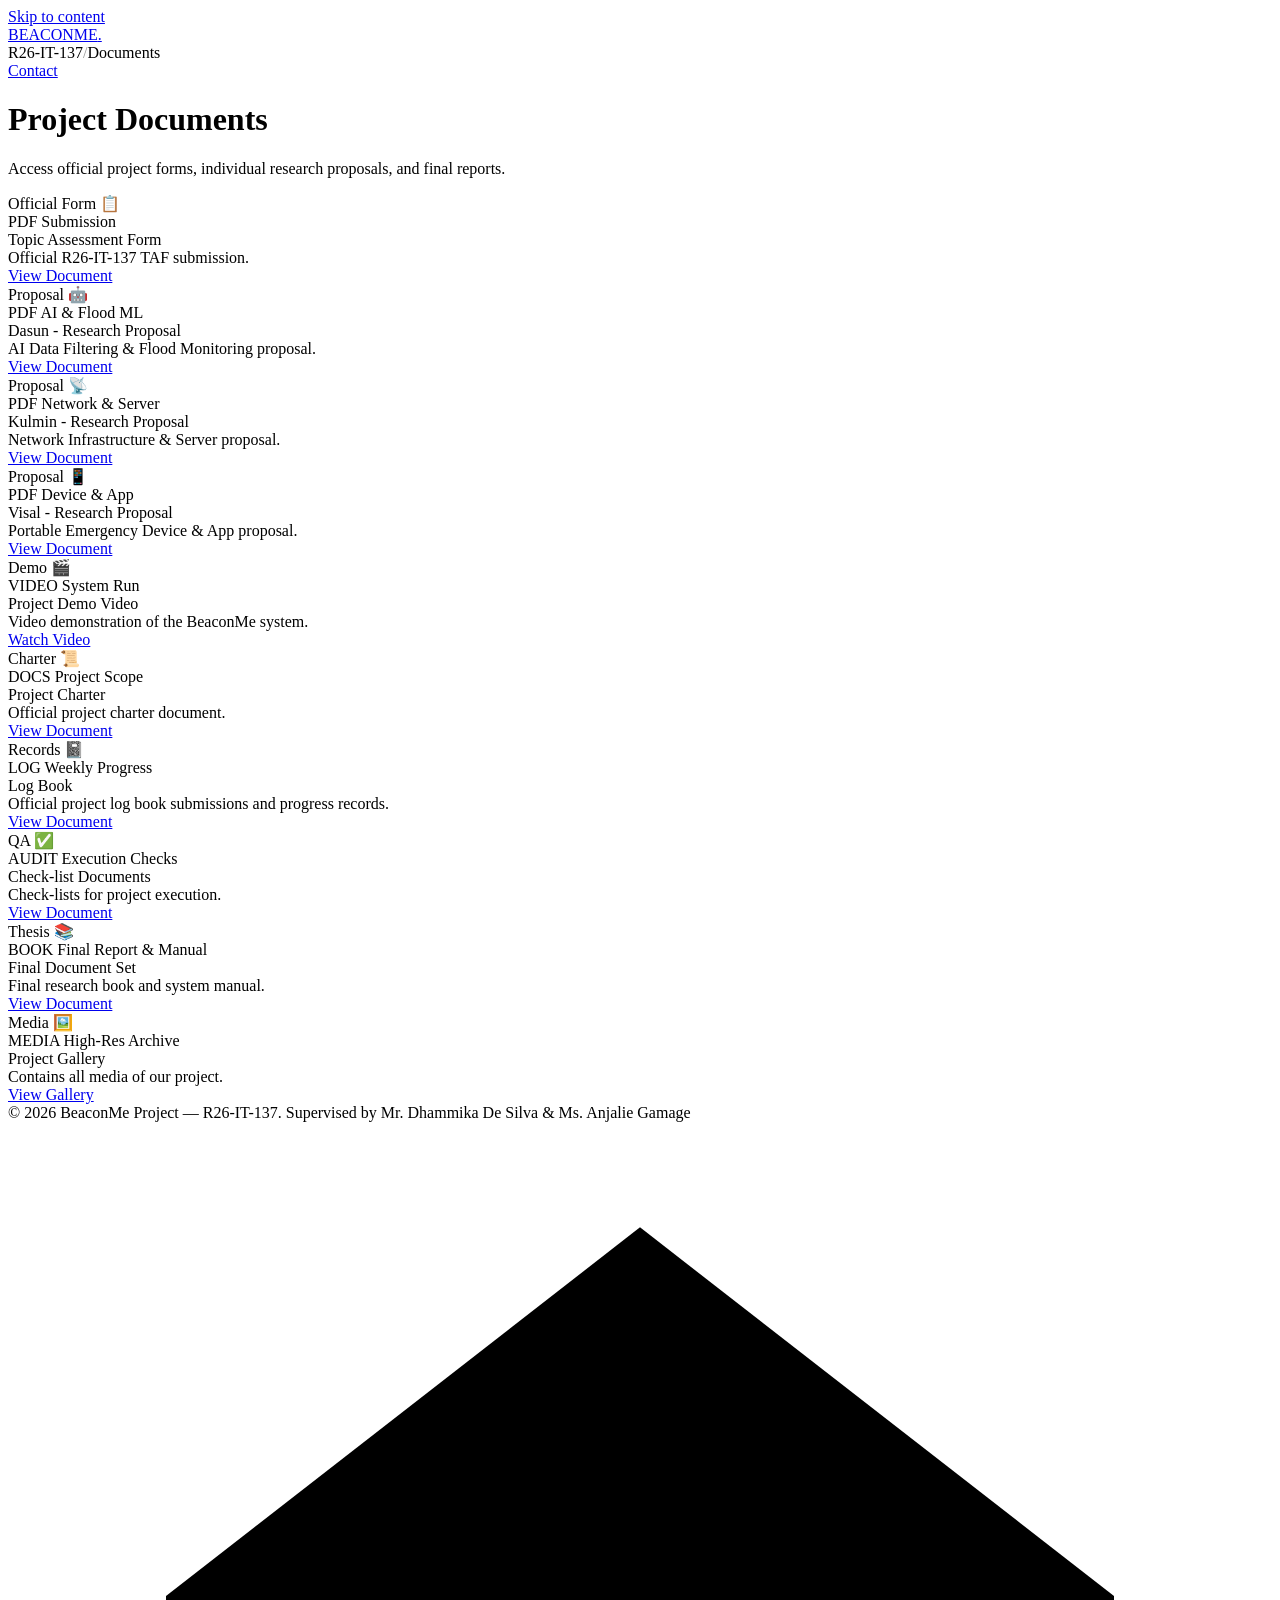
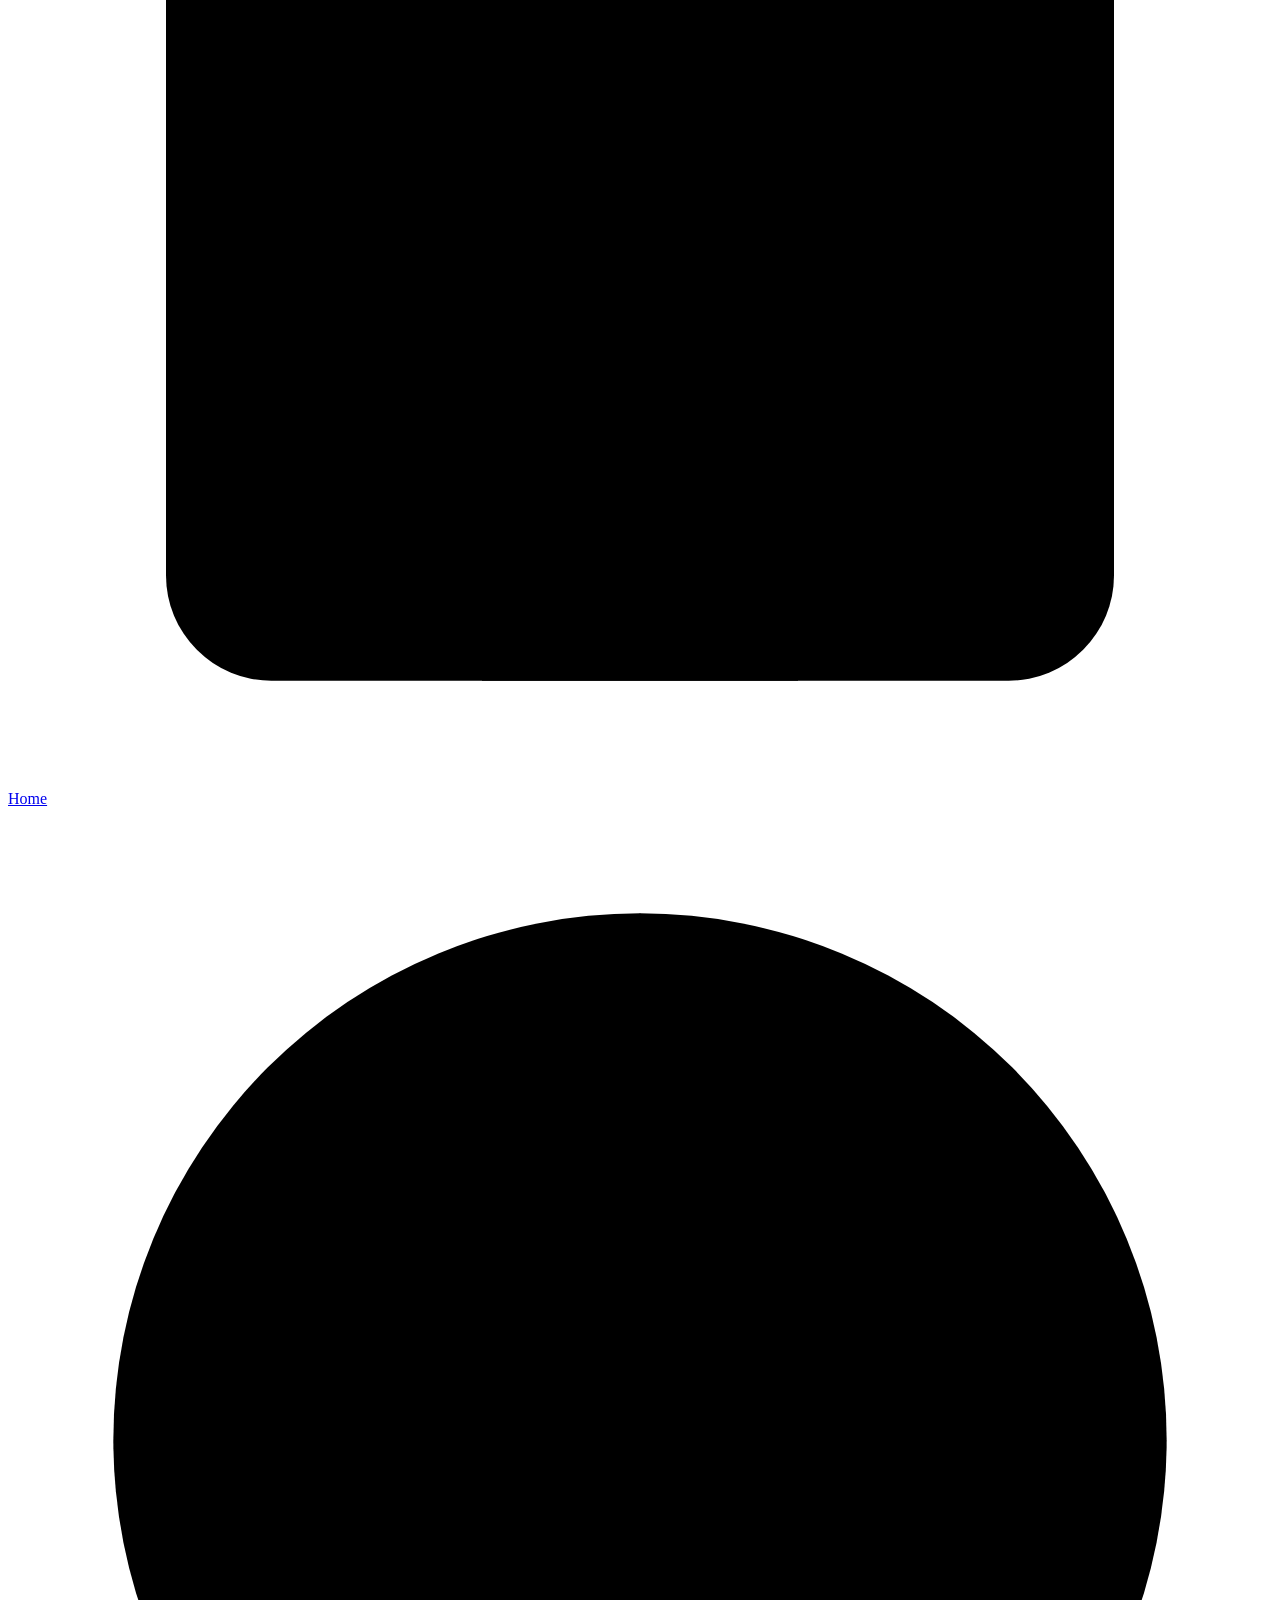
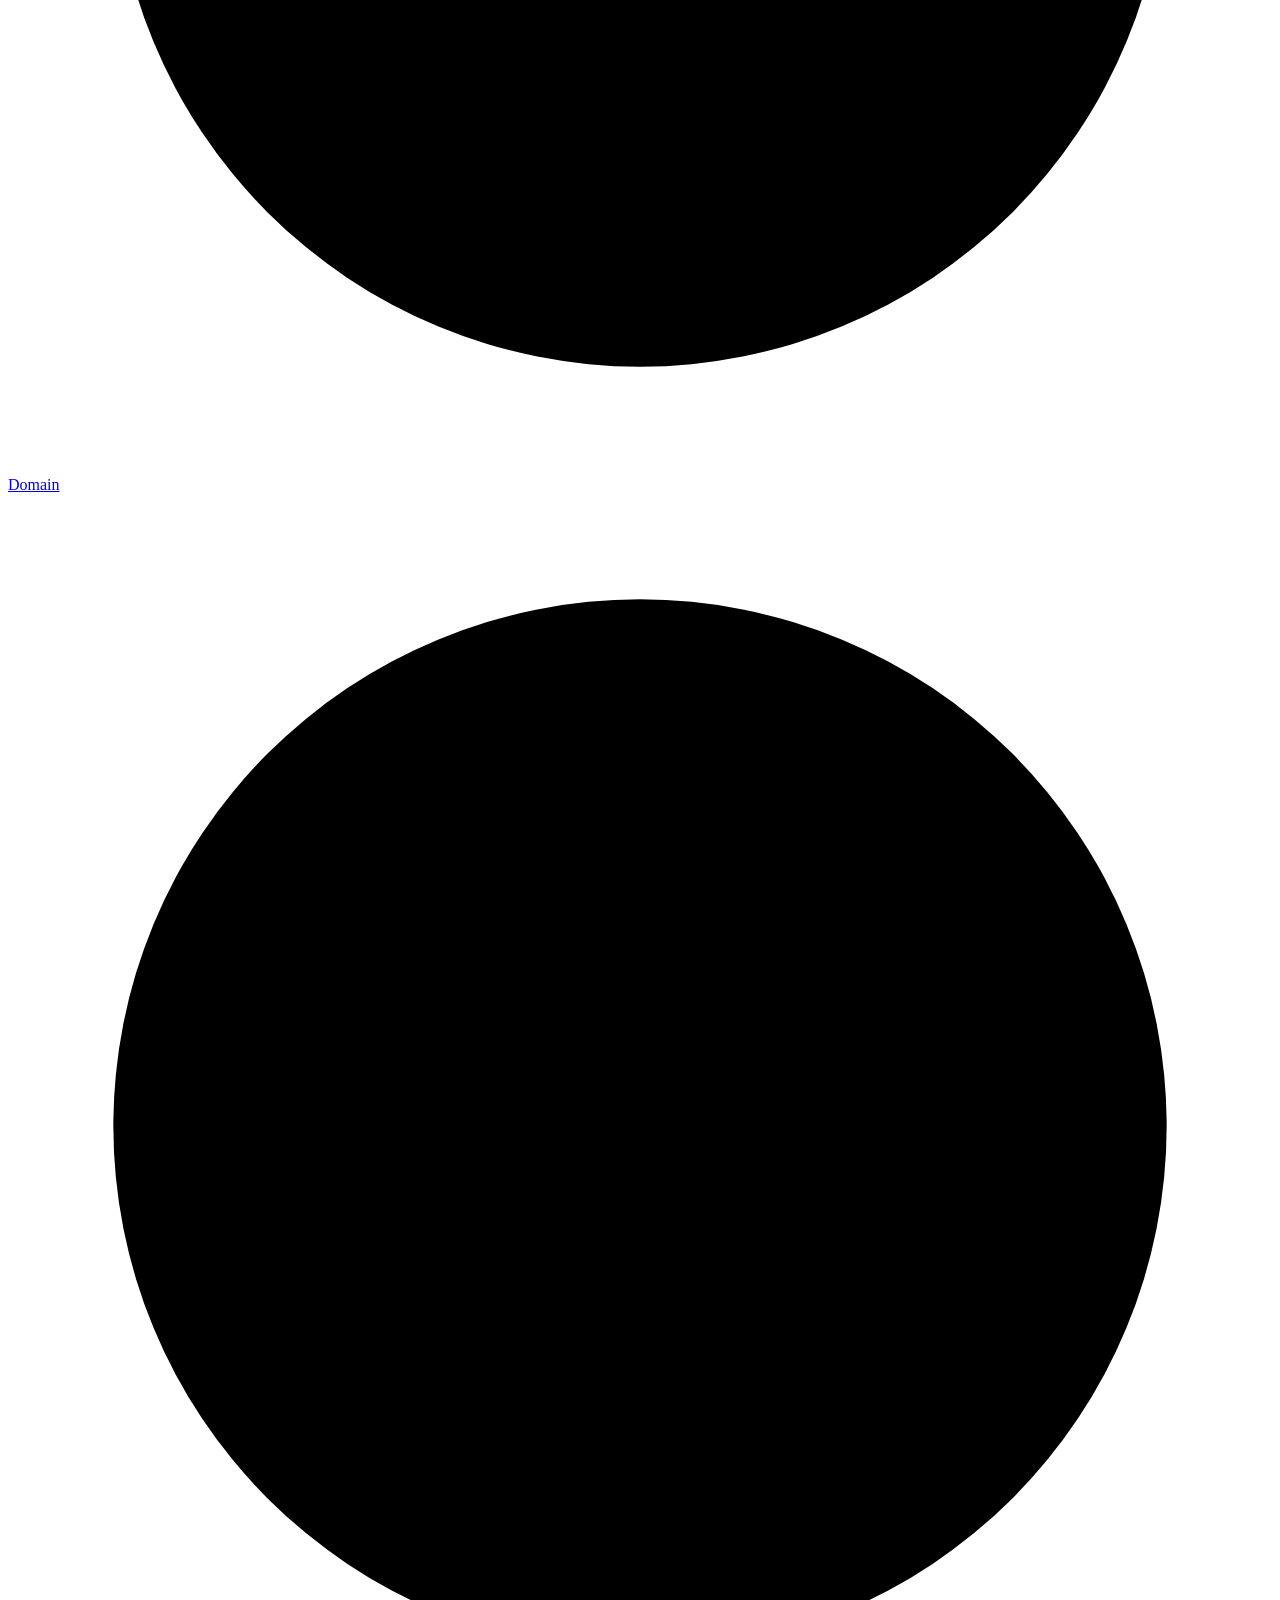
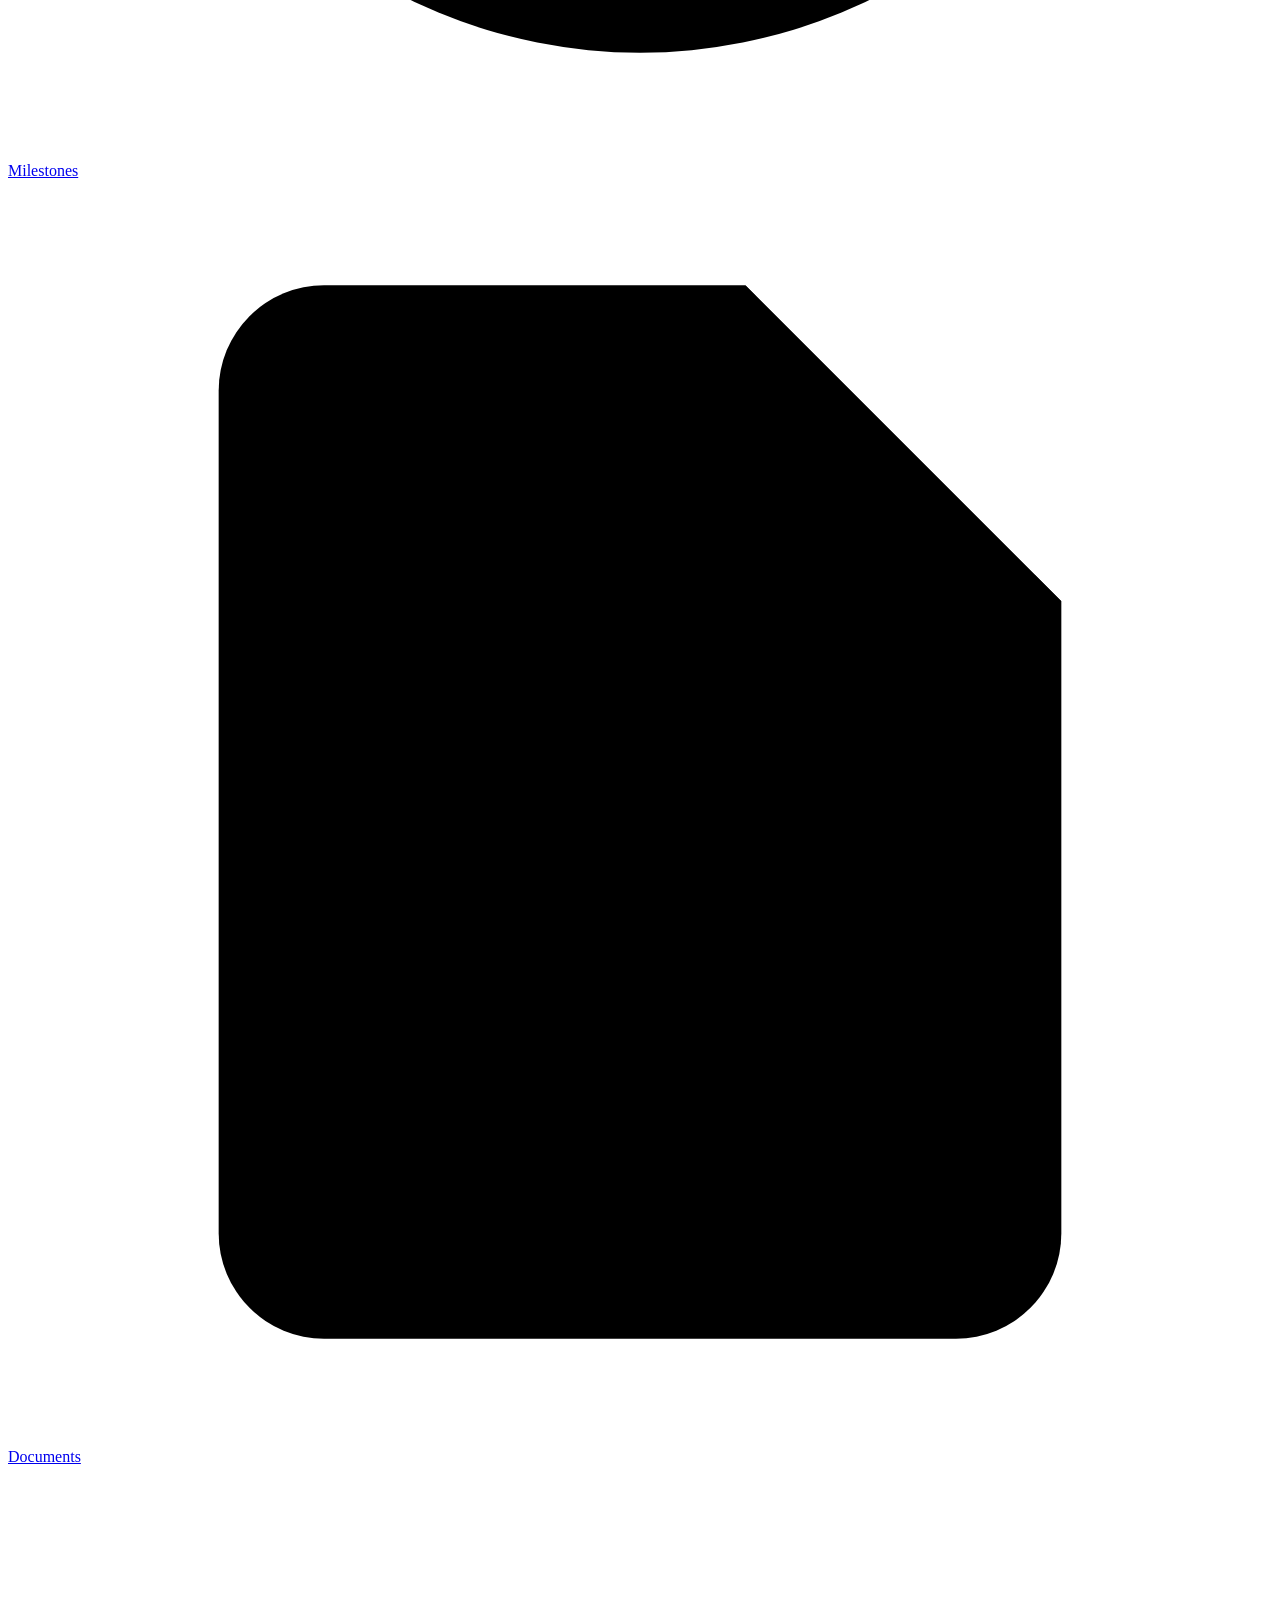
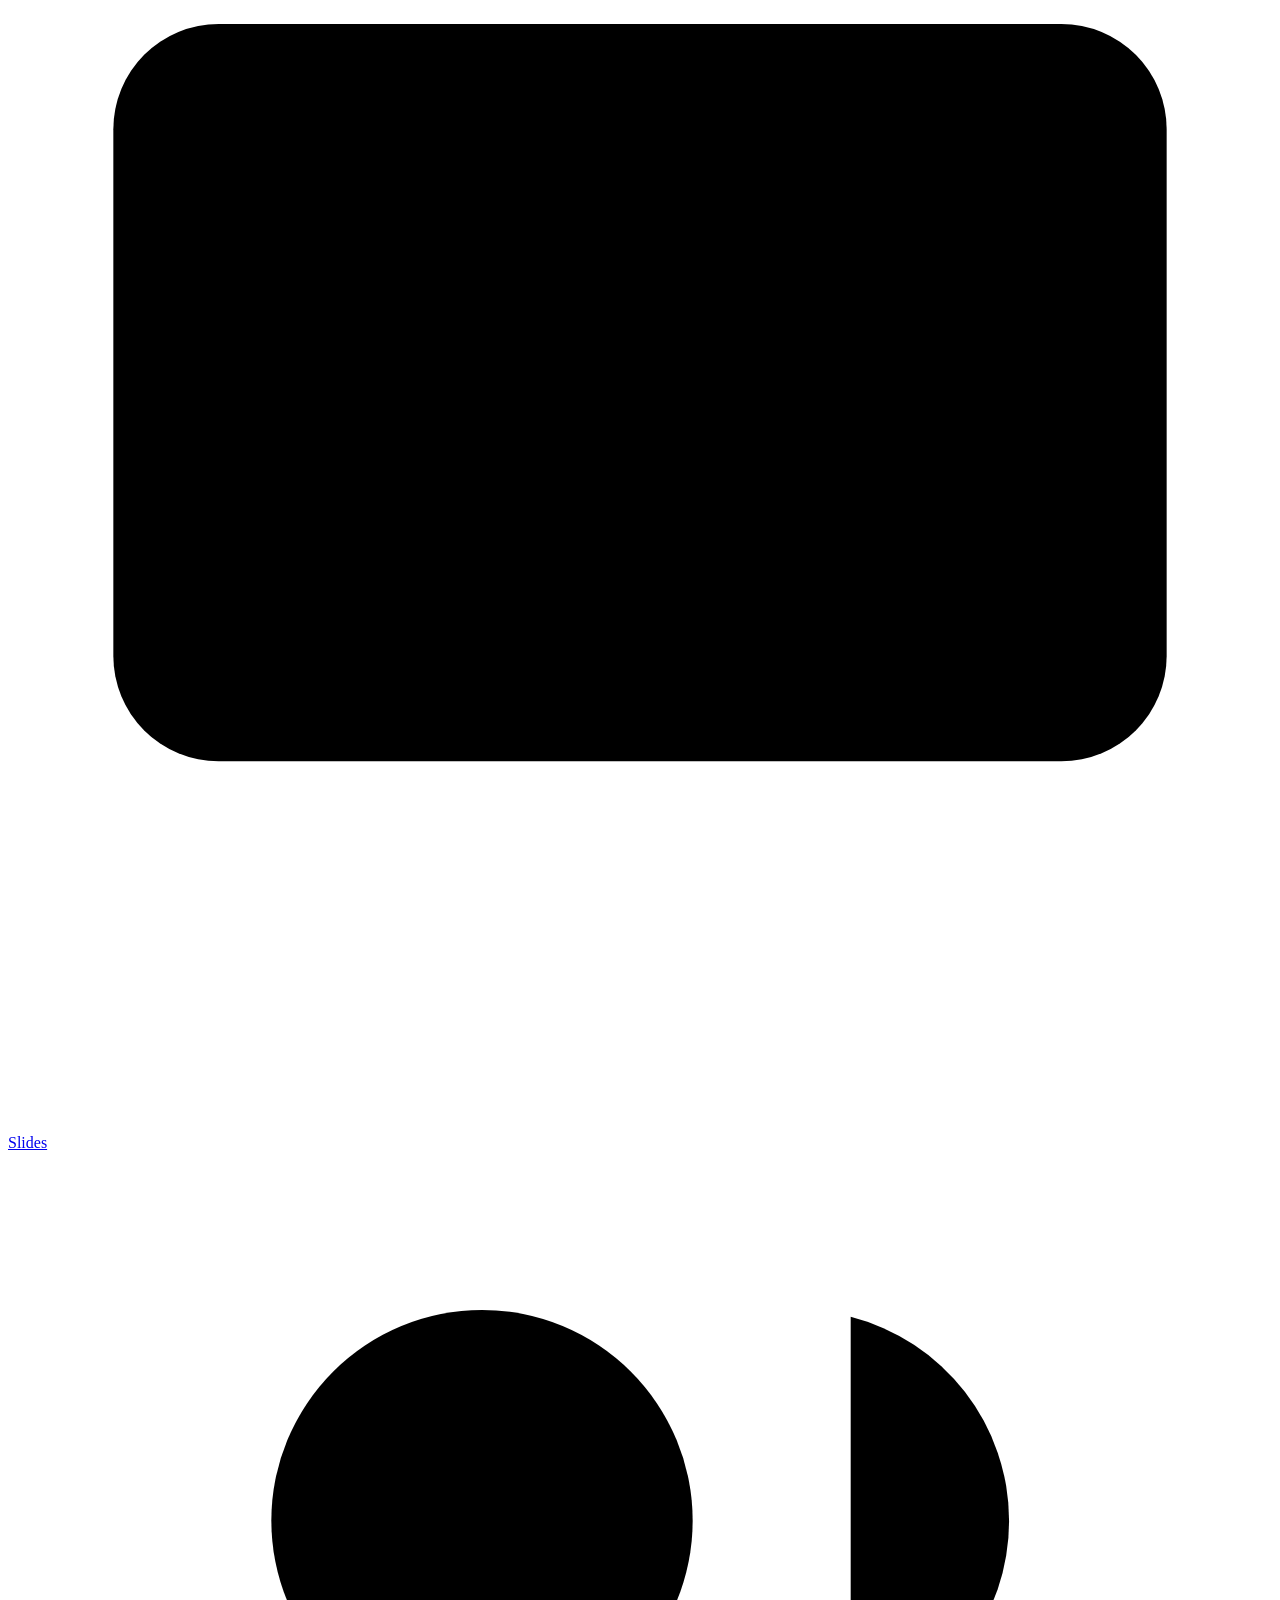
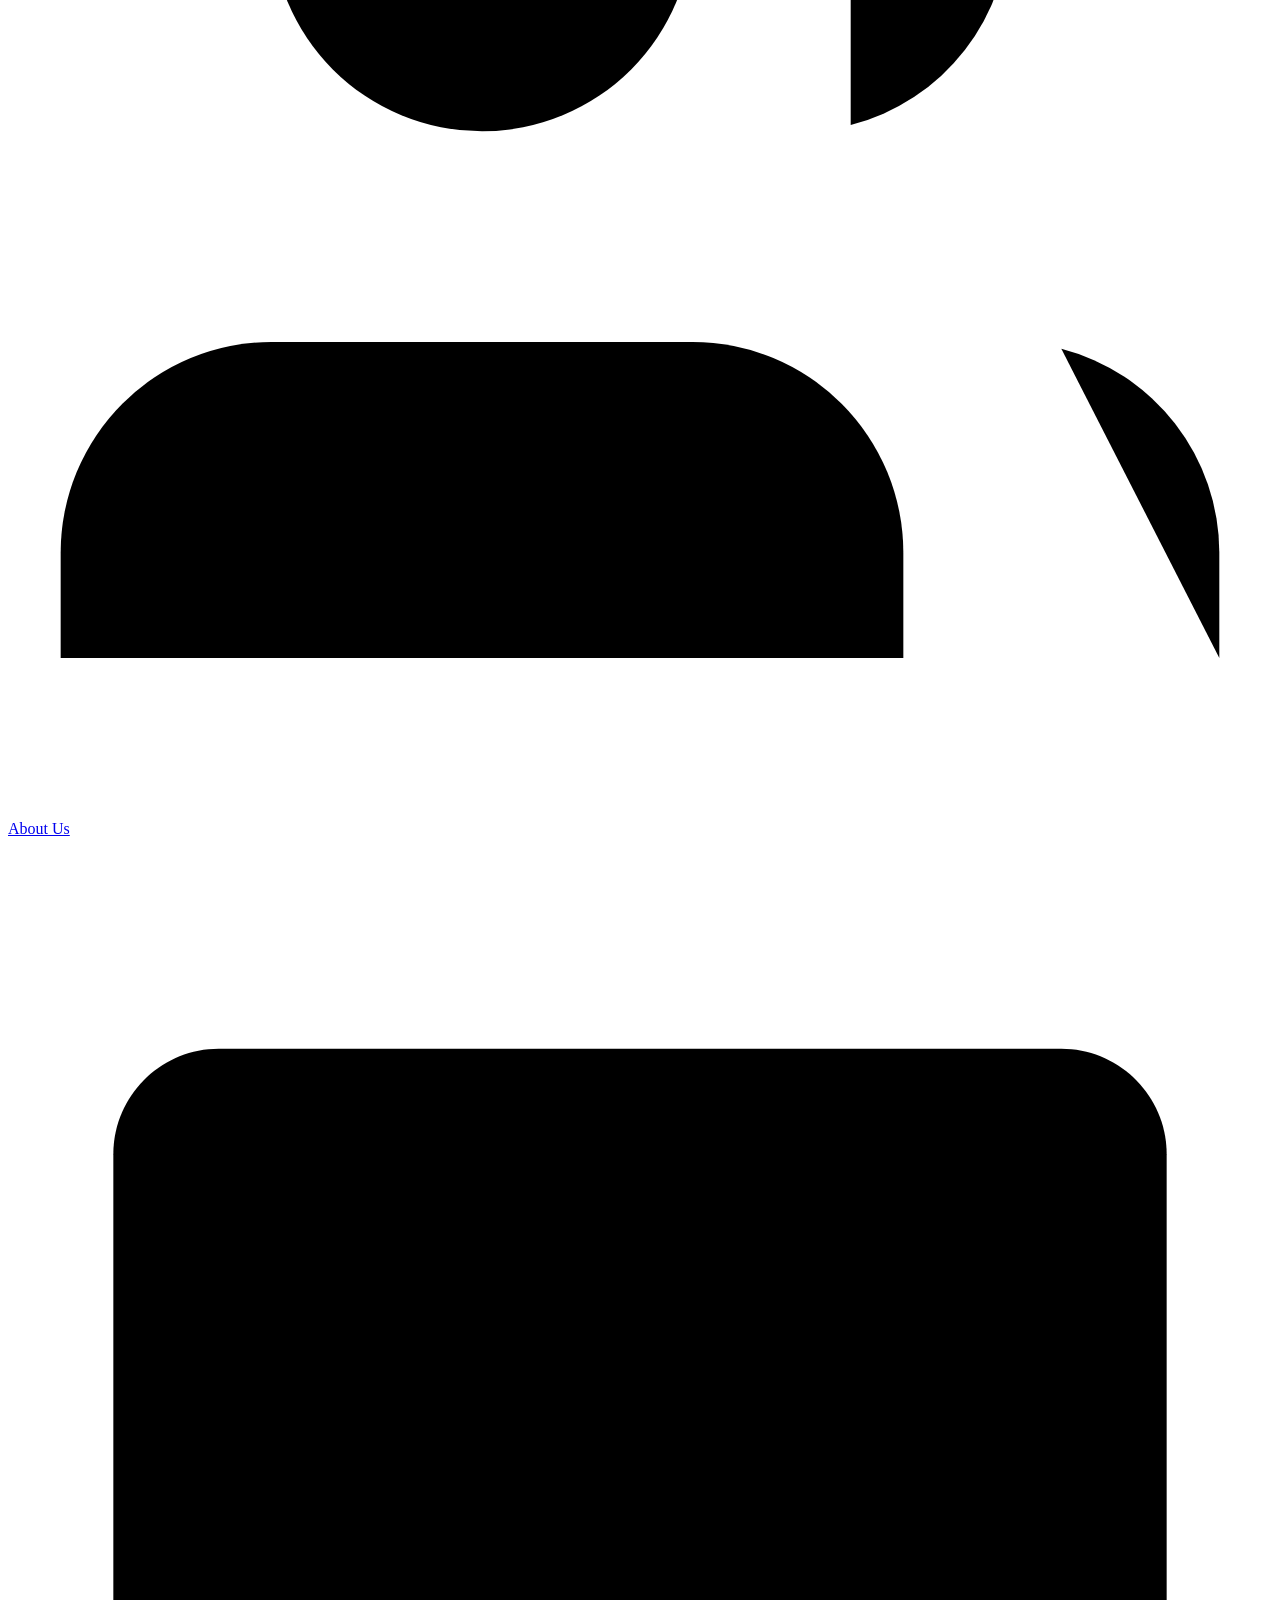
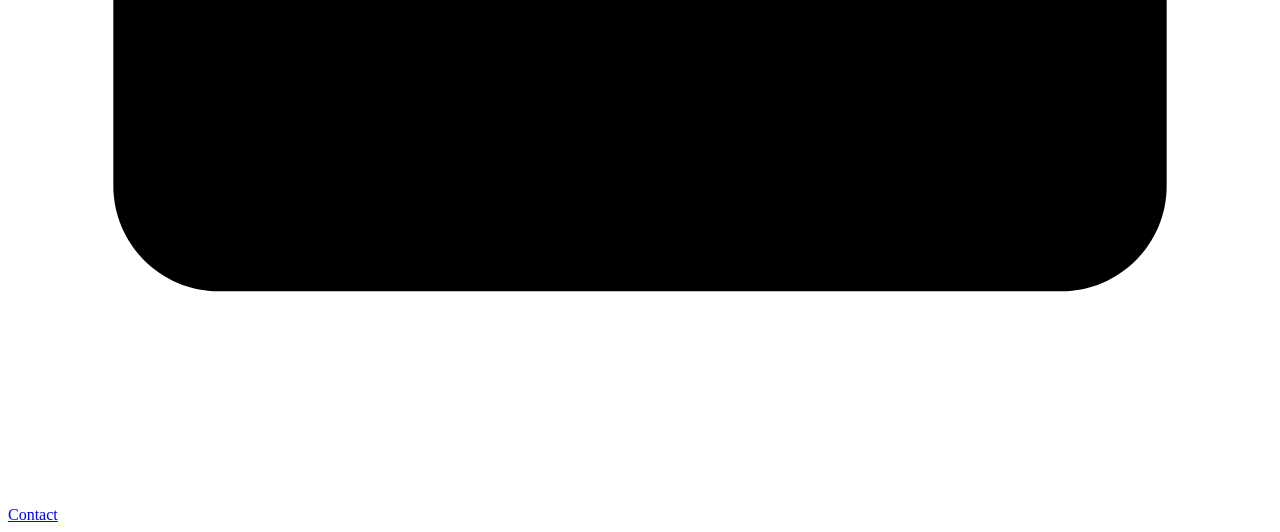
==== documents.html @ 9607fdb0 "Add documents.html" ====
<!DOCTYPE html>
<html lang="en">
<head>
    <meta charset="UTF-8">
    <meta name="viewport" content="width=device-width, initial-scale=1.0">
    <title>Documents | BeaconMe — R26-IT-137</title>
    <meta name="description" content="Official project documents, research proposals, and reports for BeaconMe.">
    <link rel="stylesheet" href="assets/css/style.css">
    <link rel="icon" href="data:image/svg+xml,<svg xmlns=%22http://www.w3.org/2000/svg%22 viewBox=%220 0 100 100%22><text y=%22.9em%22 font-size=%2290%22>📡</text></svg>">
</head>
<body>
    <a href="#main-content" class="sr-only">Skip to content</a>

    <header class="menu-bar">
        <div class="menu-left">
            <a href="index.html" class="wordmark">BEACONME<span class="dot">.</span></a>
            <div class="breadcrumbs"><span>R26-IT-137</span><span style="opacity:0.4">/</span><span class="text-mint">Documents</span></div>
        </div>
        <div class="menu-right">
            <div class="clock" id="nav-clock"></div>
            <a href="contact.html" class="pill-button outline">Contact</a>
        </div>
    </header>

    <main id="main-content" class="container section-pad" style="padding-top:calc(var(--top-bar) + 60px);">
        <div data-rev="0">
            <h1>Project Documents</h1>
            <p style="margin-top:12px;max-width:600px;">Access official project forms, individual research proposals, and final reports.</p>
        </div>

        <div class="doc-grid">
            <div class="doc-card" data-rev="100">
                <div class="doc-thumb thumb-taf">
                    <span class="doc-badge">Official Form</span>
                    <span class="doc-emoji" role="img" aria-label="Assessment Form">📋</span>
                </div>
                <div class="doc-meta">
                    <span class="doc-tag">PDF</span>
                    <span>Submission</span>
                </div>
                <div class="doc-title">Topic Assessment Form</div>
                <div class="doc-desc">Official R26-IT-137 TAF submission.</div>
                <a href="https://mysliit-my.sharepoint.com/:b:/g/personal/it22138972_my_sliit_lk/IQBZeOCqUpFMR4_fL2w9DVpVAXCWPgea0QvmQC8J23mB1n8?e=53CO9M" target="_blank" rel="noopener noreferrer" class="pill-button outline doc-action">View Document</a>
            </div>

            <div class="doc-card" data-rev="200">
                <div class="doc-thumb thumb-proposal-dasun">
                    <span class="doc-badge">Proposal</span>
                    <span class="doc-emoji" role="img" aria-label="Machine Learning Proposal">🤖</span>
                </div>
                <div class="doc-meta">
                    <span class="doc-tag">PDF</span>
                    <span>AI &amp; Flood ML</span>
                </div>
                <div class="doc-title">Dasun - Research Proposal</div>
                <div class="doc-desc">AI Data Filtering & Flood Monitoring proposal.</div>
                <a href="https://mysliit-my.sharepoint.com/:b:/g/personal/it22138972_my_sliit_lk/IQAMcQhXAY4NS6U6QLXEAYFEAWFlKrBl0bK0ISYHJWGgeUg?e=7UKhai" target="_blank" rel="noopener noreferrer" class="pill-button outline doc-action">View Document</a>
            </div>

            <div class="doc-card" data-rev="300">
                <div class="doc-thumb thumb-proposal-kulmin">
                    <span class="doc-badge">Proposal</span>
                    <span class="doc-emoji" role="img" aria-label="Network Infrastructure Proposal">📡</span>
                </div>
                <div class="doc-meta">
                    <span class="doc-tag">PDF</span>
                    <span>Network &amp; Server</span>
                </div>
                <div class="doc-title">Kulmin - Research Proposal</div>
                <div class="doc-desc">Network Infrastructure & Server proposal.</div>
                <a href="https://mysliit-my.sharepoint.com/:b:/g/personal/it22138972_my_sliit_lk/IQDEexJkATyQR7NuL0QoXNloAQdbSTPb-QKispdYvRAkcvw?e=WvhZ5d" target="_blank" rel="noopener noreferrer" class="pill-button outline doc-action">View Document</a>
            </div>

            <div class="doc-card" data-rev="400">
                <div class="doc-thumb thumb-proposal-visal">
                    <span class="doc-badge">Proposal</span>
                    <span class="doc-emoji" role="img" aria-label="Portable Emergency Device Proposal">📱</span>
                </div>
                <div class="doc-meta">
                    <span class="doc-tag">PDF</span>
                    <span>Device &amp; App</span>
                </div>
                <div class="doc-title">Visal - Research Proposal</div>
                <div class="doc-desc">Portable Emergency Device & App proposal.</div>
                <a href="https://mysliit-my.sharepoint.com/:b:/g/personal/it22138972_my_sliit_lk/IQBsbR0cVnT7S7sdDLPZHk9bAbN2rZKhW8Oq8EiHDvhqGBs?e=B2s8TG" target="_blank" rel="noopener noreferrer" class="pill-button outline doc-action">View Document</a>
            </div>

            <div class="doc-card" data-rev="500">
                <div class="doc-thumb thumb-video">
                    <span class="doc-badge">Demo</span>
                    <span class="doc-emoji" role="img" aria-label="Video Demo">🎬</span>
                </div>
                <div class="doc-meta">
                    <span class="doc-tag">VIDEO</span>
                    <span>System Run</span>
                </div>
                <div class="doc-title">Project Demo Video</div>
                <div class="doc-desc">Video demonstration of the BeaconMe system.</div>
                <a href="https://mysliit-my.sharepoint.com/:v:/g/personal/it22138972_my_sliit_lk/IQDQqWbIT4ENQoYl6rH7RmaaAeXqczxnil1qsLXK1r7zzwM?nav=eyJyZWZlcnJhbEluZm8iOnsicmVmZXJyYWxBcHAiOiJPbmVEcml2ZUZvckJ1c2luZXNzIiwicmVmZXJyYWxBcHBQbGF0Zm9ybSI6IldlYiIsInJlZmVycmFsTW9kZSI6InZpZXciLCJyZWZlcnJhbFZpZXciOiJNeUZpbGVzTGlua0NvcHkifX0&e=3SEkO0" target="_blank" rel="noopener noreferrer" class="pill-button teal doc-action">Watch Video</a>
            </div>

            <!-- Pending / Supporting Documents -->
            <div class="doc-card" data-rev="600">
                <div class="doc-thumb thumb-charter">
                    <span class="doc-badge">Charter</span>
                    <span class="doc-emoji" role="img" aria-label="Project Charter">📜</span>
                </div>
                <div class="doc-meta">
                    <span class="doc-tag">DOCS</span>
                    <span>Project Scope</span>
                </div>
                <div class="doc-title">Project Charter</div>
                <div class="doc-desc">Official project charter document.</div>
                <a href="https://mysliit-my.sharepoint.com/:f:/g/personal/it22138972_my_sliit_lk/IgCGLxPtXYXhSYJI0H8f4gm9ASwLSMlokvQs9WUa5OOZGkw?e=LXGAPG" target="_blank" rel="noopener noreferrer" class="pill-button outline doc-action">View Document</a>
            </div>

            <div class="doc-card" data-rev="650">
                <div class="doc-thumb thumb-logbook">
                    <span class="doc-badge">Records</span>
                    <span class="doc-emoji" role="img" aria-label="Log Book">📓</span>
                </div>
                <div class="doc-meta">
                    <span class="doc-tag">LOG</span>
                    <span>Weekly Progress</span>
                </div>
                <div class="doc-title">Log Book</div>
                <div class="doc-desc">Official project log book submissions and progress records.</div>
                <a href="https://mysliit-my.sharepoint.com/:f:/g/personal/it22138972_my_sliit_lk/IgCn-7mH_gneRJlBeiBs3cybAdimi8H9NsHXhChjGtZTRNw?e=QDjyk2" target="_blank" rel="noopener noreferrer" class="pill-button outline doc-action">View Document</a>
            </div>

            <div class="doc-card" data-rev="700">
                <div class="doc-thumb thumb-checklist">
                    <span class="doc-badge">QA</span>
                    <span class="doc-emoji" role="img" aria-label="Checklist">✅</span>
                </div>
                <div class="doc-meta">
                    <span class="doc-tag">AUDIT</span>
                    <span>Execution Checks</span>
                </div>
                <div class="doc-title">Check-list Documents</div>
                <div class="doc-desc">Check-lists for project execution.</div>
                <a href="https://mysliit-my.sharepoint.com/:f:/g/personal/it22138972_my_sliit_lk/IgAYIaWnOF02QYrheDOKMrn7AfCrKPuG5TGC1Ct8504t5qc?e=haZwEq" target="_blank" rel="noopener noreferrer" class="pill-button outline doc-action">View Document</a>
            </div>

            <div class="doc-card" data-rev="800">
                <div class="doc-thumb thumb-final">
                    <span class="doc-badge">Thesis</span>
                    <span class="doc-emoji" role="img" aria-label="Final Book">📚</span>
                </div>
                <div class="doc-meta">
                    <span class="doc-tag">BOOK</span>
                    <span>Final Report &amp; Manual</span>
                </div>
                <div class="doc-title">Final Document Set</div>
                <div class="doc-desc">Final research book and system manual.</div>
                <a href="https://mysliit-my.sharepoint.com/:f:/g/personal/it22138972_my_sliit_lk/IgAprzVxdaoJRY72FE0dOmZZAVGPudPCsrjR3Hr25t3W6uc?e=Eddpj7" target="_blank" rel="noopener noreferrer" class="pill-button outline doc-action">View Document</a>
            </div>
            
            <div class="doc-card" data-rev="900">
                <div class="doc-thumb thumb-gallery">
                    <span class="doc-badge">Media</span>
                    <span class="doc-emoji" role="img" aria-label="Project Gallery">🖼️</span>
                </div>
                <div class="doc-meta">
                    <span class="doc-tag">MEDIA</span>
                    <span>High-Res Archive</span>
                </div>
                <div class="doc-title">Project Gallery</div>
                <div class="doc-desc">Contains all media of our project.</div>
                <a href="https://mysliit-my.sharepoint.com/:f:/g/personal/it22138972_my_sliit_lk/IgDEqwTSbNyrTZ7j5JtVWA2DAZd58Y8Cui5PoEtlx3TovmU?e=2OYgxE" target="_blank" rel="noopener noreferrer" class="pill-button outline doc-action">View Gallery</a>
            </div>
        </div>
        <footer class="footer-mini">
            <span>© 2026 BeaconMe Project — R26-IT-137.</span>
            <span>Supervised by Mr. Dhammika De Silva & Ms. Anjalie Gamage</span>
        </footer>
    </main>

    <!-- Bottom Dock Navigation -->
    <div class="dock-container">
        <div class="dock" role="toolbar" aria-label="Site navigation">
            <a href="index.html" class="dock-item" aria-label="Home">
                <div class="dock-icon"><svg viewBox="0 0 24 24"><path d="M3 9l9-7 9 7v11a2 2 0 0 1-2 2H5a2 2 0 0 1-2-2z"/><polyline points="9 22 9 12 15 12 15 22"/></svg></div>
                <div class="dock-tooltip">Home</div>
            </a>
            <a href="domain.html" class="dock-item" aria-label="Domain">
                <div class="dock-icon"><svg viewBox="0 0 24 24"><circle cx="12" cy="12" r="10"/><line x1="2" y1="12" x2="22" y2="12"/><path d="M12 2a15.3 15.3 0 0 1 4 10 15.3 15.3 0 0 1-4 10 15.3 15.3 0 0 1-4-10 15.3 15.3 0 0 1 4-10z"/></svg></div>
                <div class="dock-tooltip">Domain</div>
            </a>
            <a href="milestones.html" class="dock-item" aria-label="Milestones">
                <div class="dock-icon"><svg viewBox="0 0 24 24"><circle cx="12" cy="12" r="10"/><polyline points="12 6 12 12 16 14"/></svg></div>
                <div class="dock-tooltip">Milestones</div>
            </a>
            <a href="documents.html" class="dock-item active" aria-label="Documents">
                <div class="dock-icon"><svg viewBox="0 0 24 24"><path d="M14 2H6a2 2 0 0 0-2 2v16a2 2 0 0 0 2 2h12a2 2 0 0 0 2-2V8z"/><polyline points="14 2 14 8 20 8"/><line x1="16" y1="13" x2="8" y2="13"/><line x1="16" y1="17" x2="8" y2="17"/></svg></div>
                <div class="dock-tooltip">Documents</div>
            </a>
            <a href="slides.html" class="dock-item" aria-label="Slides">
                <div class="dock-icon"><svg viewBox="0 0 24 24"><rect x="2" y="3" width="20" height="14" rx="2" ry="2"/><line x1="8" y1="21" x2="16" y2="21"/><line x1="12" y1="17" x2="12" y2="21"/></svg></div>
                <div class="dock-tooltip">Slides</div>
            </a>
            <a href="about.html" class="dock-item" aria-label="About Us">
                <div class="dock-icon"><svg viewBox="0 0 24 24"><path d="M17 21v-2a4 4 0 0 0-4-4H5a4 4 0 0 0-4 4v2"/><circle cx="9" cy="7" r="4"/><path d="M23 21v-2a4 4 0 0 0-3-3.87"/><path d="M16 3.13a4 4 0 0 1 0 7.75"/></svg></div>
                <div class="dock-tooltip">About Us</div>
            </a>
            <a href="contact.html" class="dock-item" aria-label="Contact">
                <div class="dock-icon"><svg viewBox="0 0 24 24"><path d="M4 4h16c1.1 0 2 .9 2 2v12c0 1.1-.9 2-2 2H4c-1.1 0-2-.9-2-2V6c0-1.1.9-2 2-2z"/><polyline points="22,6 12,13 2,6"/></svg></div>
                <div class="dock-tooltip">Contact</div>
            </a>
        </div>
    </div>

    <script src="assets/js/main.js"></script>
</body>
</html>
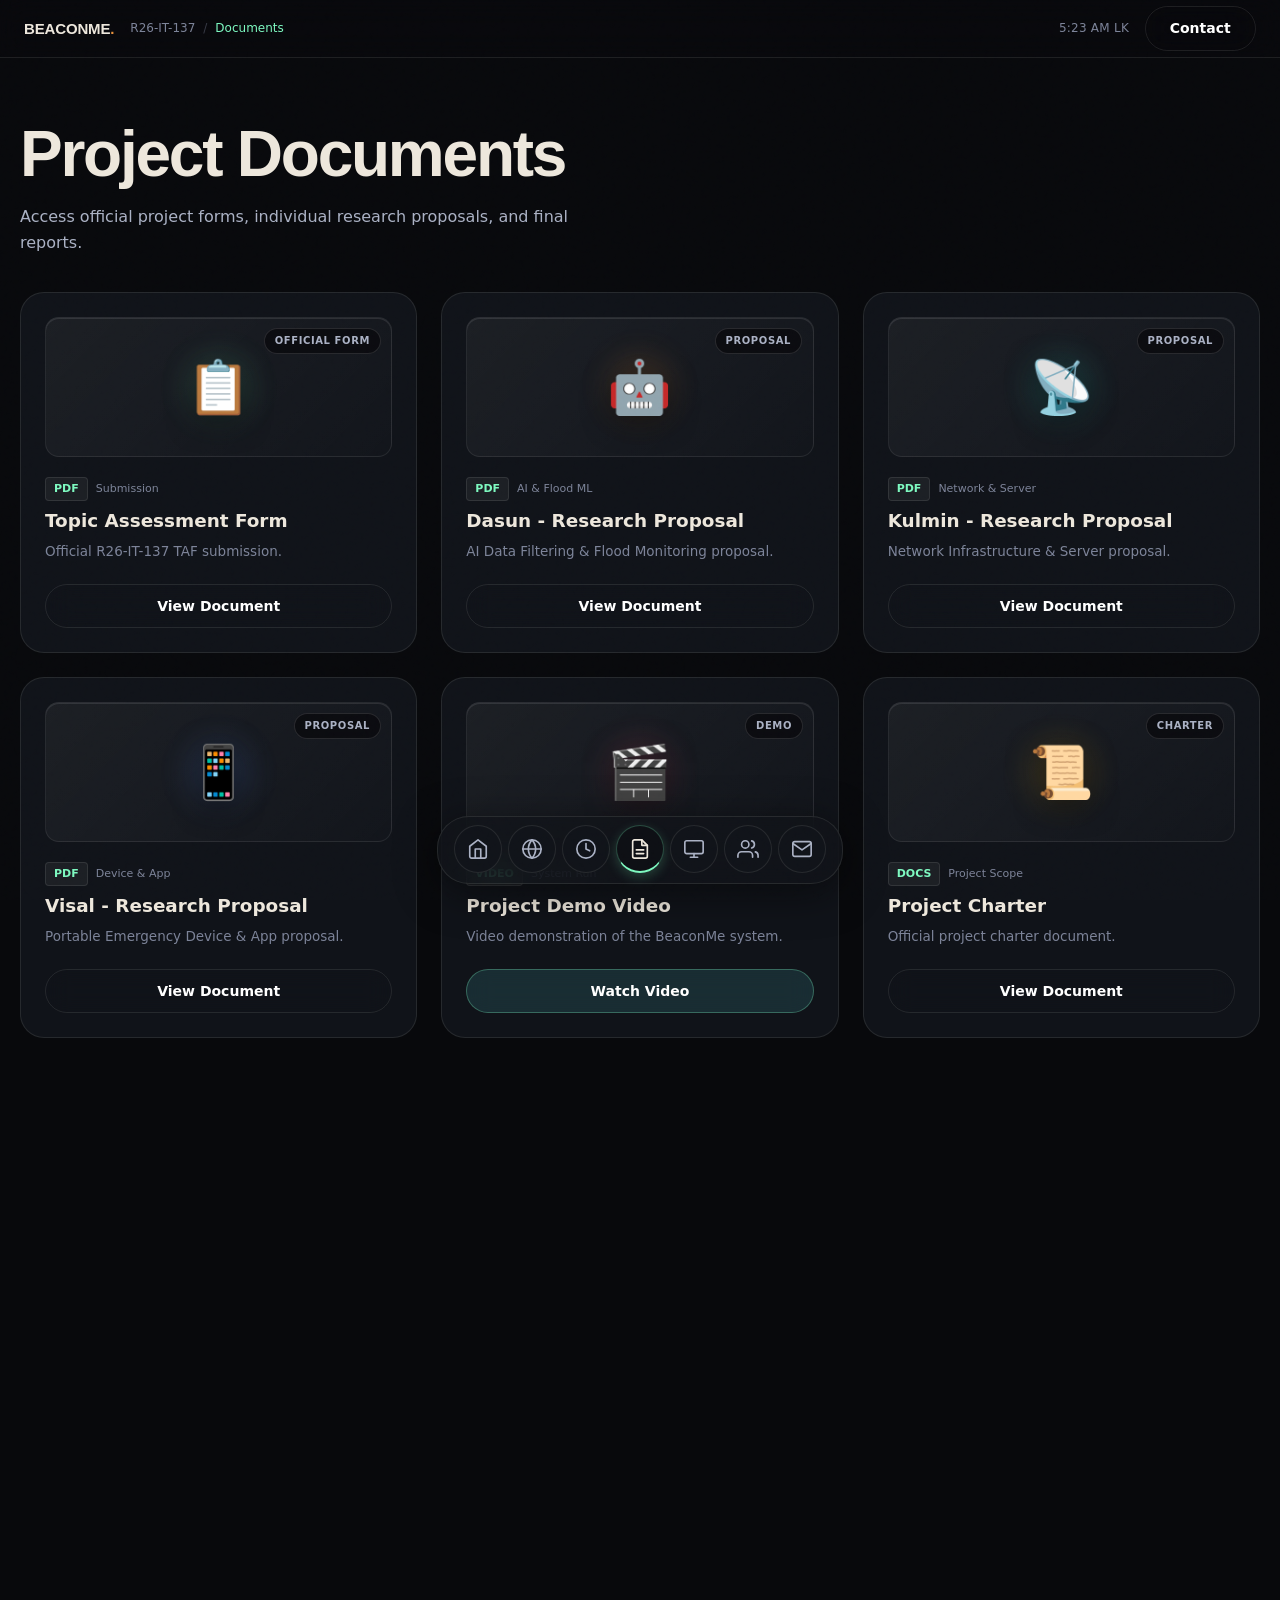
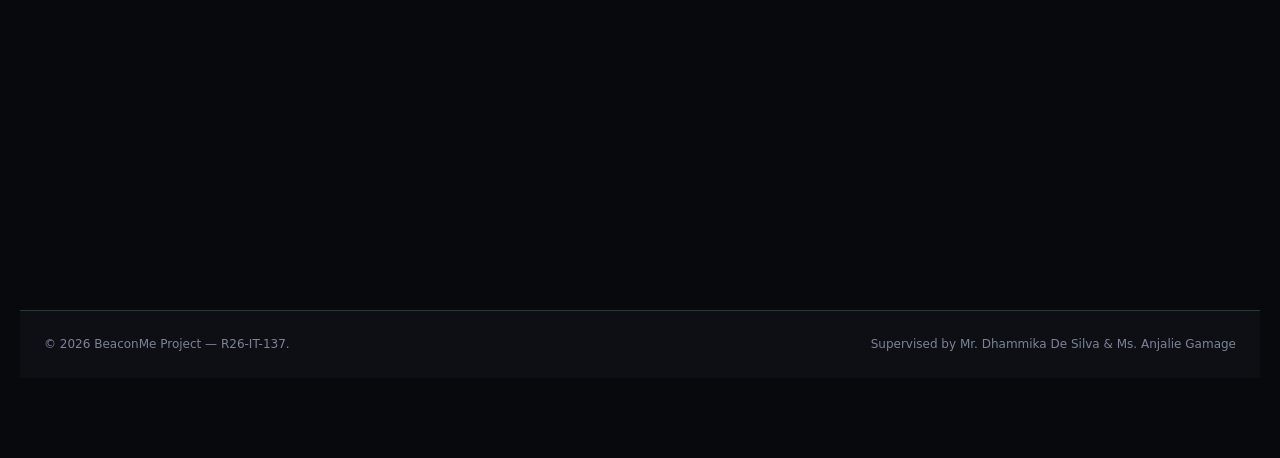
==== commit 3c14ead4: "Add files via upload" ====
--- a/documents.html
+++ b/documents.html
@@ -155,6 +155,20 @@
                 <div class="doc-desc">Final research book and system manual.</div>
                 <a href="https://mysliit-my.sharepoint.com/:f:/g/personal/it22138972_my_sliit_lk/IgAprzVxdaoJRY72FE0dOmZZAVGPudPCsrjR3Hr25t3W6uc?e=Eddpj7" target="_blank" rel="noopener noreferrer" class="pill-button outline doc-action">View Document</a>
             </div>
+
+            <div class="doc-card" data-rev="850">
+                <div class="doc-thumb thumb-paper">
+                    <span class="doc-badge">Publication</span>
+                    <span class="doc-emoji" role="img" aria-label="Research Paper">📑</span>
+                </div>
+                <div class="doc-meta">
+                    <span class="doc-tag">IEEE / DOC</span>
+                    <span>Academic Paper</span>
+                </div>
+                <div class="doc-title">Research Paper</div>
+                <div class="doc-desc">Official academic research paper on the BeaconMe emergency communication system.</div>
+                <a href="https://mysliit-my.sharepoint.com/:f:/g/personal/it22138972_my_sliit_lk/IgAJhC9U1eYBRr8SUsIuljoWAYwe_oYKV5mhkKAcRGAU8Qk?e=fRidp8" target="_blank" rel="noopener noreferrer" class="pill-button outline doc-action">View Document</a>
+            </div>
             
             <div class="doc-card" data-rev="900">
                 <div class="doc-thumb thumb-gallery">
--- a/assets/css/style.css
+++ b/assets/css/style.css
@@ -0,0 +1,594 @@
+/* =========================================================
+   R26-IT-137 — BeaconMe Website (Lean CSS)
+   ========================================================= */
+
+/* --- Fonts ------------------------------------------------ */
+/* Using system-ui to stay under size limit while maintaining premium feel */
+
+/* --- Design Tokens ---------------------------------------- */
+:root {
+  --ground:          #08090C;
+  --ground-2:        #0D0F14;
+  --ground-3:        #101319;
+  --glacier:         #F2F4F1;
+  --ink:             #EDE7DC;
+  --ink-2:           #AAB1C4;
+  --ink-3:           #7C8398;
+  --muted:           #6C7378;
+  --hairline:        rgba(237,231,220,0.10);
+  --accent-mint:     #7DF9C0;
+  --accent-mint-dim: #39E89A;
+  --accent-amber:    #E8913C;
+  --accent-teal:     #2E6B72;
+
+  --font-display:    -apple-system, BlinkMacSystemFont, "Segoe UI", Roboto, Helvetica, Arial, sans-serif;
+  --font-body:       system-ui, -apple-system, BlinkMacSystemFont, "Segoe UI", Roboto, Helvetica, Arial, sans-serif;
+
+  --radius-sm:  8px;
+  --radius-md:  14px;
+  --radius-lg:  24px;
+  --radius-xl:  32px;
+
+  --top-bar:    58px;
+  --ease-out:   cubic-bezier(0.16,1,0.3,1);
+}
+
+/* --- Reset ------------------------------------------------ */
+*,*::before,*::after { box-sizing:border-box; margin:0; padding:0; }
+html {
+  font-family: var(--font-body);
+  font-size: 16px;
+  line-height: 1.6;
+  color: var(--ink);
+  background: var(--ground);
+  scroll-behavior: smooth;
+  -webkit-font-smoothing: antialiased;
+  -moz-osx-font-smoothing: grayscale;
+}
+body {
+  overflow-x: hidden;
+  min-height: 100vh;
+}
+img { max-width: 100%; height: auto; }
+
+/* --- Film Grain Overlay ----------------------------------- */
+body::after {
+  content:''; position:fixed; inset:0;
+  pointer-events:none; z-index:9999;
+  background-image:url("data:image/svg+xml,%3Csvg viewBox='0 0 256 256' xmlns='http://www.w3.org/2000/svg'%3E%3Cfilter id='n'%3E%3CfeTurbulence type='fractalNoise' baseFrequency='0.7' numOctaves='4' stitchTiles='stitch'/%3E%3C/filter%3E%3Crect width='100%25' height='100%25' filter='url(%23n)'/%3E%3C/svg%3E");
+  opacity:0.04; mix-blend-mode:overlay;
+}
+@media (max-width: 768px) {
+  body::after { display: none; }
+}
+
+/* --- Typography ------------------------------------------- */
+h1,h2,h3,h4,h5,h6,.wordmark {
+  font-family: var(--font-display);
+  font-weight: 700; letter-spacing: -0.025em; line-height: 1.15; color: var(--ink);
+}
+h1 { font-size:clamp(2rem,5vw,4rem); font-weight:800; letter-spacing:-0.035em; }
+h2 { font-size:clamp(1.5rem,4vw,3rem); font-weight:700; letter-spacing:-0.025em; }
+h3 { font-size:clamp(1.25rem,3vw,2rem); font-weight:600; letter-spacing:-0.02em; }
+p  { color:var(--ink-2); font-size:clamp(0.875rem,1.5vw,1rem); line-height: 1.65; }
+
+.label {
+  text-transform:uppercase; letter-spacing:0.08em; font-size:11px;
+  font-weight:700; color:var(--accent-amber); font-family:var(--font-display);
+}
+.text-mint { color:var(--accent-mint); }
+a { color:var(--ink); text-decoration:none; transition:color 0.2s; }
+a:hover { color:var(--accent-amber); }
+.sr-only { position:absolute;width:1px;height:1px;padding:0;margin:-1px;overflow:hidden;clip:rect(0,0,0,0);border:0; }
+.text-center { text-align: center; }
+.clock { font-size: 12px; color: var(--ink-3); font-variant-numeric: tabular-nums; letter-spacing: 0.02em; }
+
+/* --- Layout ----------------------------------------------- */
+.container { max-width:1240px; margin:0 auto; padding:0 clamp(1.25rem,4vw,4rem); }
+
+/* --- Menu Bar --------------------------------------------- */
+.menu-bar {
+  position:fixed; top:0; left:0; right:0;
+  height:var(--top-bar);
+  display:flex; align-items:center; justify-content:space-between;
+  padding:0 24px;
+  background:rgba(8,9,12,0.75);
+  backdrop-filter:blur(14px); -webkit-backdrop-filter:blur(14px);
+  border-bottom:1px solid var(--hairline);
+  z-index:1000; font-size:14px;
+  transition: opacity 0.5s var(--ease-out), transform 0.5s var(--ease-out);
+}
+.menu-left, .menu-right { display:flex; align-items:center; gap:16px; }
+.wordmark { font-size:15px; font-weight:700; letter-spacing:-0.01em; }
+.wordmark .dot { color:var(--accent-amber); }
+.breadcrumbs { display:flex; gap:8px; font-size:12px; color:var(--ink-3); }
+
+/* Buttons */
+.pill-button {
+  display:inline-flex; align-items:center; justify-content:center;
+  padding:10px 24px; border-radius:999px;
+  font-size:14px; font-weight:600;
+  border:1px solid rgba(255, 255, 255, 0.1);
+  backdrop-filter:blur(12px); -webkit-backdrop-filter:blur(12px);
+  cursor:pointer;
+  transition:all 0.4s var(--ease-out); text-decoration:none;
+  color:#fff !important; position:relative; z-index:1;
+}
+.pill-button:not(.orange):not(.outline), .pill-button.teal {
+  background:rgba(46, 107, 114, 0.3); border-color:rgba(125, 249, 192, 0.3);
+}
+.pill-button:not(.orange):not(.outline):hover, .pill-button.teal:hover {
+  background:rgba(46, 107, 114, 0.8); border-color:#7DF9C0;
+  box-shadow: 0 0 15px rgba(125, 249, 192, 0.6), 0 0 30px rgba(46, 107, 114, 0.8);
+  transform:translateY(-3px) scale(1.04); text-shadow:0 0 8px rgba(255, 255, 255, 0.8);
+}
+.pill-button.orange { background:rgba(232, 145, 60, 0.3); border-color:rgba(232, 145, 60, 0.4); }
+.pill-button.orange:hover {
+  background:rgba(232, 145, 60, 0.9); border-color:#FFC864;
+  box-shadow: 0 0 15px rgba(255, 200, 100, 0.6), 0 0 30px rgba(232, 145, 60, 0.9);
+  transform:translateY(-3px) scale(1.04); text-shadow:0 0 8px rgba(255, 255, 255, 0.8);
+}
+.pill-button.outline { background:transparent; border-color:var(--hairline); }
+.pill-button.outline:hover {
+  background:rgba(255, 255, 255, 0.05); border-color:var(--ink-2);
+  box-shadow: 0 0 15px rgba(255, 255, 255, 0.1), 0 0 25px rgba(255, 255, 255, 0.15);
+  transform:translateY(-3px) scale(1.04); text-shadow:0 0 8px rgba(255, 255, 255, 0.8);
+}
+
+/* --- Bottom Dock Navigation ------------------------------- */
+.dock-container {
+  position:fixed; bottom:16px; left:50%;
+  transform:translateX(-50%) translateY(0); z-index:1000;
+  transition: opacity 0.5s var(--ease-out), transform 0.5s var(--ease-out);
+}
+body.idle .menu-bar {
+  opacity: 0; pointer-events: none; transform: translateY(-20px);
+}
+body.idle .dock-container {
+  opacity: 0; pointer-events: none; transform: translateX(-50%) translateY(20px);
+}
+.dock {
+  display:flex; align-items:flex-end; gap:6px;
+  padding:8px 16px 10px; background:rgba(16,19,25,0.75);
+  backdrop-filter:blur(16px); -webkit-backdrop-filter:blur(16px);
+  border:1px solid var(--hairline); border-radius:var(--radius-xl);
+  box-shadow:0 8px 40px rgba(0,0,0,0.5);
+}
+.dock-item {
+  display:flex; align-items:center; justify-content:center;
+  width:48px; height:48px; border-radius:50%; background:var(--ground-3);
+  border:1px solid var(--hairline); cursor:pointer; position:relative;
+  transition:transform 0.2s cubic-bezier(0.34, 1.56, 0.64, 1), background 0.2s, border-color 0.2s, box-shadow 0.2s;
+  color:var(--ink-2); text-decoration:none;
+}
+.dock-item:hover { transform: translateY(-4px) scale(1.08); background:var(--ground-2); border-color:rgba(125,249,192,0.3); color:var(--ink); }
+.dock-item:active { transform: translateY(-1px) scale(1.02); }
+.dock-item.active { background:var(--ground-2); border-color:rgba(125,249,192,0.25); color:var(--ink); border-bottom:2px solid var(--accent-mint); box-shadow: 0 4px 12px rgba(125,249,192,0.2); }
+.dock-icon { width:22px; height:22px; display:flex; align-items:center; justify-content:center; }
+.dock-icon svg { width:100%; height:100%; fill:none; stroke:currentColor; stroke-width:1.8; stroke-linecap:round; stroke-linejoin:round; }
+.dock-tooltip {
+  position:absolute; bottom:calc(100% + 10px); left:50%; transform:translateX(-50%) translateY(4px);
+  background:var(--ground-3); color:var(--ink); padding:4px 10px; border-radius:6px;
+  font-size:11px; font-weight:500; white-space:nowrap; border:1px solid var(--hairline);
+  opacity:0; pointer-events:none; transition:opacity 0.2s, transform 0.2s;
+}
+.dock-item:hover .dock-tooltip { opacity:1; transform:translateX(-50%) translateY(0); }
+.dock-divider { width:1px; height:28px; background:var(--hairline); margin:0 4px; align-self:center; }
+
+/* --- Footer --------------------------------------------- */
+.footer-strip {
+  border-top:1px solid var(--hairline);
+  padding:24px clamp(1rem,4vw,4rem);
+  display:flex; justify-content:space-between; align-items:center;
+  font-size:12px; color:var(--ink-3); margin-top:60px;
+}
+
+/* --- Hero & General Sections ------------------------------ */
+.hero-section {
+  text-align: center; padding: calc(var(--top-bar) + 80px) 20px 80px; position: relative; overflow: hidden;
+}
+.hero-product-logo {
+  width: clamp(80px, 15vw, 120px); border-radius: var(--radius-lg); margin-bottom: 24px; box-shadow: 0 8px 32px rgba(0,0,0,0.4);
+}
+.hero-bg {
+  position: absolute; inset: 0; z-index: -1; opacity: 0.15;
+  mask-image: linear-gradient(to bottom, black 50%, transparent 100%);
+  -webkit-mask-image: linear-gradient(to bottom, black 50%, transparent 100%);
+}
+.hero-bg .slide {
+  position: absolute; inset: 0;
+  background-size: cover; background-position: center;
+  opacity: 0;
+  animation: heroSlideshow 10s infinite;
+}
+.hero-bg .slide:nth-child(1) { animation-delay: 0s; }
+.hero-bg .slide:nth-child(2) { animation-delay: 2s; }
+.hero-bg .slide:nth-child(3) { animation-delay: 4s; }
+.hero-bg .slide:nth-child(4) { animation-delay: 6s; }
+.hero-bg .slide:nth-child(5) { animation-delay: 8s; }
+
+@keyframes heroSlideshow {
+  0% { opacity: 0; transform: scale(1.05); }
+  5% { opacity: 1; transform: scale(1); }
+  20% { opacity: 1; transform: scale(1); }
+  25% { opacity: 0; transform: scale(0.95); }
+  100% { opacity: 0; transform: scale(0.95); }
+}
+.section-pad { padding: clamp(40px, 8vw, 80px) 0; }
+
+/* Teams / Grids */
+.team-grid {
+  display: grid; grid-template-columns: repeat(auto-fit, minmax(280px, 1fr)); gap: 24px;
+}
+.team-member-card {
+  background: var(--ground-3); border: 1px solid var(--hairline); border-radius: var(--radius-lg);
+  padding: 24px; text-align: center; transition: transform 0.3s var(--ease-out), border-color 0.3s;
+}
+.team-member-card:hover { transform: translateY(-4px); border-color: rgba(125,249,192,0.4); }
+.member-image-wrapper { width: 120px; height: 120px; margin: 0 auto 16px; border-radius: 50%; overflow: hidden; border: 2px solid var(--hairline); }
+.member-image-wrapper img { width: 100%; height: 100%; object-fit: cover; }
+.role { font-size: 12px; color: var(--accent-mint); text-transform: uppercase; font-weight: 700; margin-bottom: 8px; }
+.name { font-size: 1.25rem; font-weight: 700; margin-bottom: 4px; }
+.id-badge { font-size: 11px; color: var(--ink-3); background: rgba(255,255,255,0.05); padding: 4px 10px; border-radius: 999px; display: inline-block; }
+
+/* Domain Page sidebar & content */
+.domain-layout {
+  display: flex; gap: 40px; align-items: flex-start;
+}
+.sidebar {
+  width: 240px; position: sticky; top: calc(var(--top-bar) + 40px);
+  background: var(--ground-3); padding: 24px; border-radius: var(--radius-lg); border: 1px solid var(--hairline);
+}
+@media (max-width: 900px) { .domain-layout { flex-direction: column; } .sidebar { width: 100%; position: static; } }
+.spy-link { display: block; padding: 8px 16px; font-size: 14px; color: var(--ink-2); border-left: 2px solid transparent; transition: all 0.2s; }
+.spy-link:hover, .spy-link.active { color: var(--accent-mint); border-left-color: var(--accent-mint); background: rgba(125,249,192,0.05); }
+.content-section { margin-bottom: 60px; scroll-margin-top: 100px; }
+.image-captioned {
+  margin: 32px 0; border: 1px solid var(--hairline); border-radius: var(--radius-lg); background: var(--ground-3); overflow: hidden;
+}
+.image-captioned img { width: 100%; height: auto; display: block; border-bottom: 1px solid var(--hairline); }
+.image-captioned figcaption { padding: 12px 16px; font-size: 13px; color: var(--ink-3); text-align: center; }
+
+/* Custom Dropdown (Milestones) */
+.custom-dropdown {
+  position: relative; width: 300px; background: var(--ground-3); border: 1px solid var(--hairline); border-radius: var(--radius-sm);
+  cursor: pointer; user-select: none; z-index: 50; transition: border-color 0.2s;
+}
+.custom-dropdown.open { border-color: var(--accent-mint); }
+.dropdown-header { padding: 14px 20px; display: flex; justify-content: space-between; align-items: center; font-weight: 600; font-size: 15px; }
+.dropdown-arrow { width: 16px; height: 16px; fill: none; stroke: currentColor; stroke-width: 2; transition: transform 0.2s; }
+.custom-dropdown.open .dropdown-arrow { transform: rotate(180deg); }
+.dropdown-list {
+  position: absolute; top: calc(100% + 4px); left: 0; right: 0; background: var(--ground-3); border: 1px solid var(--hairline);
+  border-radius: var(--radius-sm); display: none; flex-direction: column; box-shadow: 0 10px 30px rgba(0,0,0,0.5); overflow: hidden; list-style: none;
+}
+.custom-dropdown.open .dropdown-list { display: flex; }
+.dropdown-option { padding: 12px 20px; font-size: 14px; color: var(--ink-2); transition: background 0.2s, color 0.2s; }
+.dropdown-option:hover, .dropdown-option.active { background: rgba(125,249,192,0.1); color: var(--accent-mint); }
+
+.milestone-details { display: none; animation: fadeIn 0.4s var(--ease-out); }
+.milestone-details.active { display: block; }
+@keyframes fadeIn { from { opacity: 0; transform: translateY(10px); } to { opacity: 1; transform: translateY(0); } }
+
+/* Cards for Documents / Slides */
+.doc-grid {
+  display: grid;
+  grid-template-columns: repeat(auto-fit, minmax(300px, 1fr));
+  gap: 24px;
+  margin-top: 36px;
+}
+.doc-card {
+  background: var(--ground-3);
+  border: 1px solid var(--hairline);
+  border-radius: var(--radius-lg);
+  padding: 24px;
+  display: flex;
+  flex-direction: column;
+  position: relative;
+  overflow: hidden;
+  transition: transform 0.3s var(--ease-out), border-color 0.3s var(--ease-out), box-shadow 0.3s var(--ease-out);
+}
+.doc-card:hover {
+  transform: translateY(-5px);
+  border-color: rgba(125,249,192,0.35);
+  box-shadow: 0 16px 36px rgba(0,0,0,0.4), 0 0 24px rgba(125,249,192,0.1);
+}
+.doc-thumb {
+  width: 100%;
+  height: 140px;
+  border-radius: var(--radius-md);
+  display: flex;
+  align-items: center;
+  justify-content: center;
+  position: relative;
+  overflow: hidden;
+  margin-bottom: 20px;
+  background: linear-gradient(135deg, rgba(255,255,255,0.05) 0%, rgba(255,255,255,0.01) 100%);
+  border: 1px solid rgba(255,255,255,0.08);
+  box-shadow: inset 0 1px 0 rgba(255,255,255,0.1);
+  transition: border-color 0.3s var(--ease-out), box-shadow 0.3s var(--ease-out);
+}
+.doc-thumb::before {
+  content: '';
+  position: absolute;
+  width: 80px;
+  height: 80px;
+  border-radius: 50%;
+  background: radial-gradient(circle, var(--thumb-glow, rgba(125,249,192,0.35)) 0%, transparent 70%);
+  filter: blur(16px);
+  opacity: 0.75;
+  pointer-events: none;
+  transition: opacity 0.35s var(--ease-out), transform 0.35s var(--ease-out);
+}
+.doc-card:hover .doc-thumb::before {
+  opacity: 1;
+  transform: scale(1.3);
+}
+.doc-card:hover .doc-thumb {
+  border-color: rgba(255,255,255,0.18);
+  box-shadow: inset 0 1px 0 rgba(255,255,255,0.2), 0 8px 24px rgba(0,0,0,0.3);
+}
+/* Thumbnail type tints */
+.thumb-taf { --thumb-glow: rgba(125, 249, 192, 0.45); }
+.thumb-proposal-dasun { --thumb-glow: rgba(232, 145, 60, 0.45); }
+.thumb-proposal-kulmin { --thumb-glow: rgba(57, 232, 220, 0.45); }
+.thumb-proposal-visal { --thumb-glow: rgba(99, 149, 255, 0.45); }
+.thumb-video { --thumb-glow: rgba(255, 99, 132, 0.45); }
+.thumb-charter { --thumb-glow: rgba(251, 191, 36, 0.45); }
+.thumb-logbook { --thumb-glow: rgba(16, 185, 129, 0.45); }
+.thumb-checklist { --thumb-glow: rgba(168, 85, 247, 0.45); }
+.thumb-final { --thumb-glow: rgba(245, 158, 11, 0.45); }
+.thumb-gallery { --thumb-glow: rgba(236, 72, 153, 0.45); }
+.thumb-slide-proposal { --thumb-glow: rgba(125, 249, 192, 0.45); }
+.thumb-slide-pp1 { --thumb-glow: rgba(232, 145, 60, 0.45); }
+.thumb-slide-pp2 { --thumb-glow: rgba(57, 232, 220, 0.45); }
+.thumb-slide-final { --thumb-glow: rgba(245, 158, 11, 0.45); }
+
+.doc-emoji {
+  font-size: 52px;
+  line-height: 1;
+  z-index: 2;
+  display: flex;
+  align-items: center;
+  justify-content: center;
+  filter: drop-shadow(0 6px 14px rgba(0,0,0,0.5));
+  transition: transform 0.3s cubic-bezier(0.34, 1.56, 0.64, 1);
+  user-select: none;
+}
+.doc-card:hover .doc-emoji {
+  transform: scale(1.16) translateY(-2px);
+}
+.doc-badge {
+  position: absolute;
+  top: 10px;
+  right: 10px;
+  font-size: 10px;
+  font-weight: 700;
+  text-transform: uppercase;
+  letter-spacing: 0.06em;
+  padding: 4px 10px;
+  border-radius: 999px;
+  background: rgba(8, 9, 12, 0.75);
+  backdrop-filter: blur(8px);
+  -webkit-backdrop-filter: blur(8px);
+  border: 1px solid rgba(255, 255, 255, 0.12);
+  color: var(--ink-2);
+  z-index: 3;
+}
+.doc-meta {
+  display: flex;
+  align-items: center;
+  gap: 8px;
+  font-size: 11px;
+  color: var(--ink-3);
+  margin-bottom: 8px;
+}
+.doc-tag {
+  background: rgba(255,255,255,0.05);
+  border: 1px solid var(--hairline);
+  padding: 2px 8px;
+  border-radius: 4px;
+  font-weight: 600;
+  color: var(--accent-mint);
+}
+.doc-title {
+  font-size: 1.15rem;
+  font-weight: 700;
+  margin-bottom: 8px;
+  color: var(--ink);
+  line-height: 1.3;
+}
+.doc-desc {
+  font-size: 13.5px;
+  color: var(--ink-3);
+  margin-bottom: 22px;
+  flex-grow: 1;
+  line-height: 1.55;
+}
+.doc-action {
+  width: 100%;
+  text-align: center;
+  margin-top: auto;
+}
+.doc-icon {
+  font-size: 32px;
+  margin-bottom: 16px;
+}
+.coming-soon {
+  background: rgba(255,255,255,0.05);
+  color: var(--ink-3);
+  padding: 8px 16px;
+  border-radius: 999px;
+  text-align: center;
+  font-size: 13px;
+  font-weight: 600;
+  cursor: not-allowed;
+}
+
+/* Contact Form */
+.contact-form {
+  background: var(--ground-3); border: 1px solid var(--hairline); padding: 32px; border-radius: var(--radius-lg); max-width: 600px; margin: 0 auto;
+}
+.form-group { margin-bottom: 20px; }
+.form-group label { display: block; font-size: 13px; font-weight: 600; margin-bottom: 8px; color: var(--ink-2); }
+.form-group input, .form-group textarea {
+  width: 100%; padding: 12px 16px; background: rgba(255,255,255,0.02); border: 1px solid var(--hairline);
+  border-radius: var(--radius-sm); color: var(--ink); font-family: var(--font-body); font-size: 15px; outline: none; transition: border-color 0.2s;
+}
+.form-group input:focus, .form-group textarea:focus { border-color: var(--accent-amber); }
+.form-group textarea { resize: vertical; min-height: 120px; }
+
+/* Lightbox */
+.lightbox {
+  position:fixed; inset:0; background:rgba(8,9,12,0.92); backdrop-filter:blur(16px); z-index:10000;
+  display:flex; align-items:center; justify-content:center; opacity:0; pointer-events:none; transition:opacity 0.3s; cursor:zoom-out;
+}
+.lightbox.active { opacity:1; pointer-events:auto; }
+.lightbox img { max-width:92vw; max-height:90vh; border-radius:var(--radius-md); box-shadow:0 32px 80px rgba(0,0,0,0.6); transform:scale(0.92); transition:transform 0.4s var(--ease-out); }
+.lightbox.active img { transform:scale(1); }
+
+/* --- Timeline --------------------------------------------- */
+.timeline-container {
+  position: relative;
+  max-width: 800px;
+  margin: 0 auto;
+  padding: 40px 0;
+  padding-bottom: 80px;
+}
+.timeline-line {
+  position: absolute;
+  left: 50%;
+  top: 0;
+  bottom: 0;
+  width: 4px;
+  background: var(--ground-3);
+  transform: translateX(-50%);
+  border-radius: 4px;
+  overflow: hidden;
+}
+.timeline-progress {
+  position: absolute;
+  top: 0;
+  left: 0;
+  width: 100%;
+  height: 0%;
+  background: var(--accent-amber);
+  box-shadow: 0 0 15px rgba(232, 145, 60, 0.8);
+}
+.timeline-item {
+  position: relative;
+  width: 50%;
+  padding: 20px 40px;
+  box-sizing: border-box;
+}
+.timeline-item.left { left: 0; text-align: right; }
+.timeline-item.right { left: 50%; text-align: left; }
+.timeline-dot {
+  position: absolute;
+  top: 24px;
+  width: 16px;
+  height: 16px;
+  border-radius: 50%;
+  background: var(--ground-2);
+  border: 4px solid var(--ground-3);
+  z-index: 2;
+  transition: all 0.3s ease;
+}
+.timeline-item.active .timeline-dot {
+  background: var(--accent-amber);
+  border-color: rgba(232, 145, 60, 0.4);
+  box-shadow: 0 0 10px rgba(232, 145, 60, 0.6);
+}
+.timeline-item.left .timeline-dot { right: -8px; }
+.timeline-item.right .timeline-dot { left: -8px; }
+.timeline-content {
+  background: var(--ground-3);
+  border: 1px solid var(--hairline);
+  padding: 24px;
+  border-radius: var(--radius-lg);
+  transition: transform 0.3s ease;
+}
+.timeline-item:hover .timeline-content {
+  transform: translateY(-5px);
+  border-color: rgba(232, 145, 60, 0.4);
+}
+.timeline-content h3 { font-size: 18px; margin-bottom: 8px; }
+.timeline-content p { font-size: 14px; margin-bottom: 16px; }
+
+@media (max-width: 768px) {
+  .timeline-line { left: 24px; }
+  .timeline-item { width: 100%; padding-left: 64px; padding-right: 0; text-align: left; left: 0; }
+  .timeline-item.left .timeline-dot, .timeline-item.right .timeline-dot { left: 16px; right: auto; }
+}
+
+/* --- Premium Footer --------------------------------------- */
+.site-footer {
+  border-top: 1px solid rgba(125, 249, 192, 0.2);
+  padding: 40px 24px 24px;
+  background: var(--ground-2);
+  margin-top: 60px;
+}
+.footer-content {
+  max-width: 1000px; margin: 0 auto;
+  display: grid; grid-template-columns: repeat(auto-fit, minmax(250px, 1fr));
+  gap: 40px; margin-bottom: 30px; text-align: left;
+}
+.footer-brand p { font-size: 13px; color: var(--ink-3); margin-top: 12px; max-width: 280px; }
+.footer-links p { font-size: 13px; color: var(--ink-2); margin-bottom: 8px; }
+.footer-actions { display: flex; gap: 12px; align-items: flex-start; flex-wrap: wrap; }
+.footer-bottom {
+  max-width: 1000px; margin: 0 auto;
+  padding-top: 20px; border-top: 1px solid rgba(255, 255, 255, 0.05);
+  display: flex; justify-content: space-between; flex-wrap: wrap; gap: 16px;
+  font-size: 12px; color: var(--ink-3);
+}
+@media (max-width: 768px) {
+  .footer-bottom { flex-direction: column; text-align: center; }
+  .footer-content { text-align: center; }
+  .footer-actions { justify-content: center; }
+  .footer-brand p { margin: 12px auto 0; }
+}
+
+.footer-mini {
+  border-top: 1px solid rgba(125, 249, 192, 0.2);
+  padding: 24px;
+  background: var(--ground-2);
+  margin-top: 60px;
+  display: flex;
+  justify-content: space-between;
+  align-items: center;
+  font-size: 12px;
+  color: var(--ink-3);
+  text-align: center;
+  flex-wrap: wrap;
+  gap: 12px;
+}
+@media (max-width: 600px) {
+  .footer-mini { flex-direction: column; }
+}
+
+/* --- Accessibility: Focus States & Reduced Motion -------- */
+:focus-visible {
+  outline: 2px solid var(--accent-mint);
+  outline-offset: 3px;
+}
+
+@media (prefers-reduced-motion: reduce) {
+  *, *::before, *::after {
+    animation-duration: 0.01ms !important;
+    animation-iteration-count: 1 !important;
+    transition-duration: 0.01ms !important;
+    scroll-behavior: auto !important;
+  }
+  .slide {
+    animation: none !important;
+    opacity: 0 !important;
+  }
+  .slide:first-child {
+    opacity: 1 !important;
+  }
+  .timeline-progress {
+    transition: none !important;
+  }
+}
+
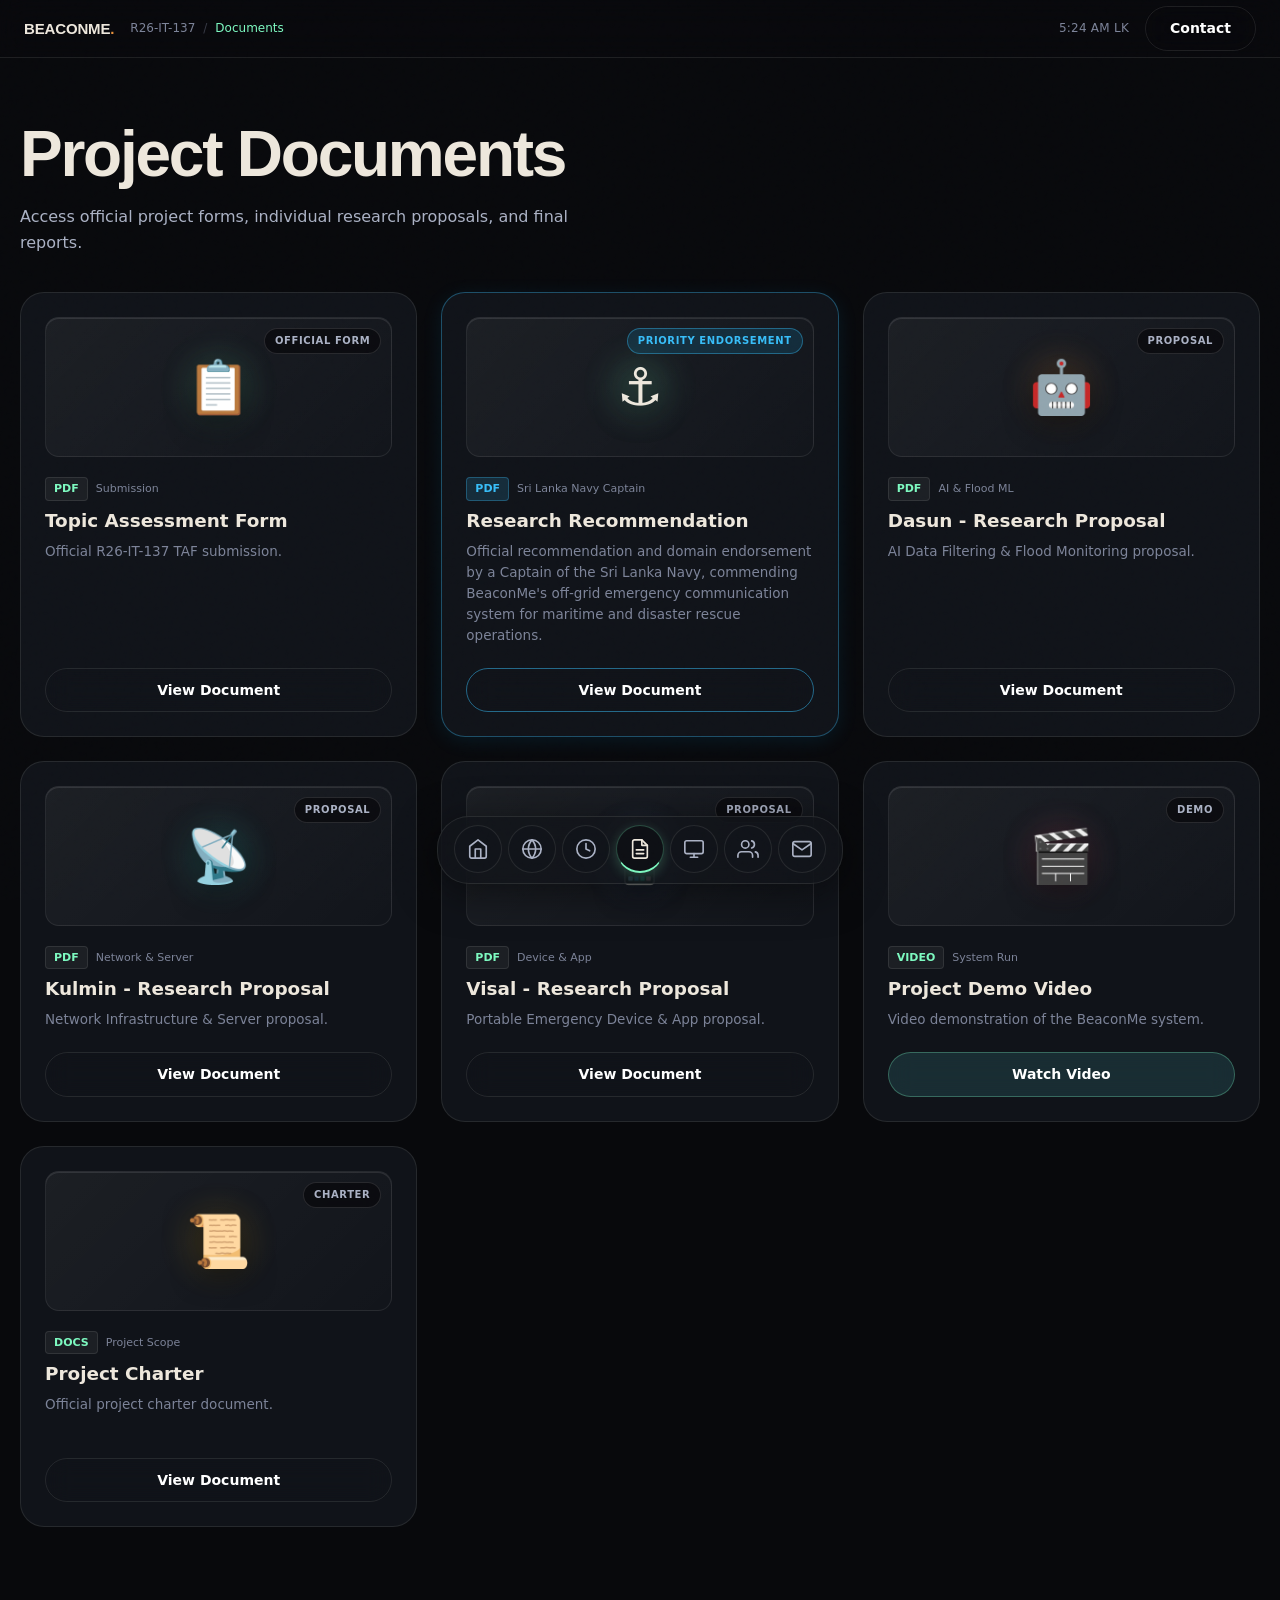
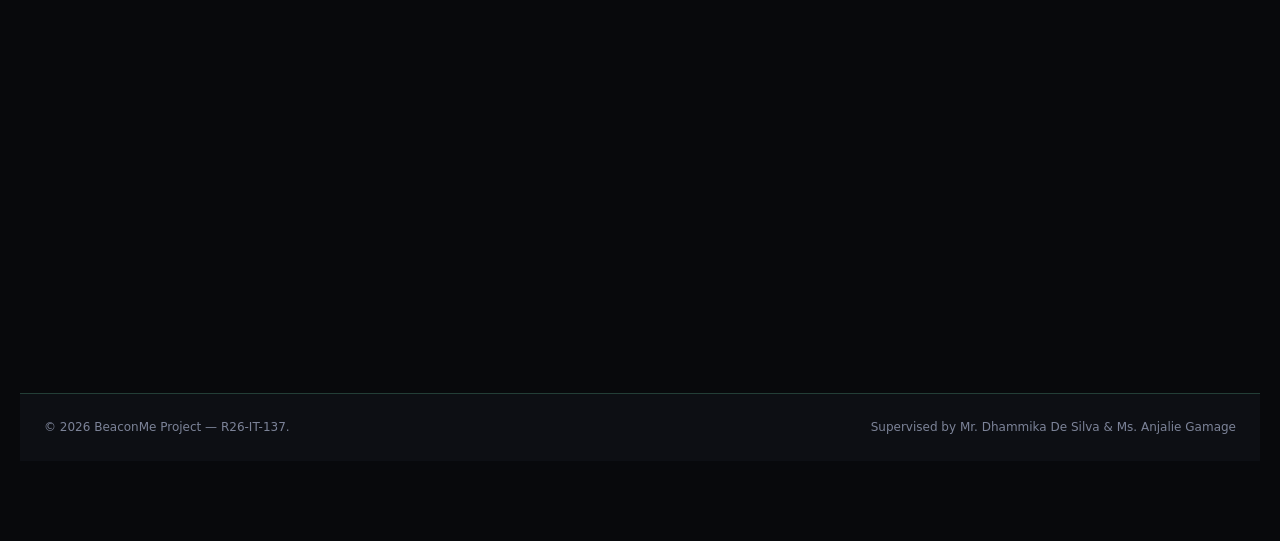
==== commit 20ac0172: "Add files via upload" ====
--- a/documents.html
+++ b/documents.html
@@ -43,6 +43,20 @@
                 <a href="https://mysliit-my.sharepoint.com/:b:/g/personal/it22138972_my_sliit_lk/IQBZeOCqUpFMR4_fL2w9DVpVAXCWPgea0QvmQC8J23mB1n8?e=53CO9M" target="_blank" rel="noopener noreferrer" class="pill-button outline doc-action">View Document</a>
             </div>
 
+            <div class="doc-card" data-rev="150" style="border-color: rgba(56, 189, 248, 0.35); box-shadow: 0 4px 20px rgba(14, 165, 233, 0.1);">
+                <div class="doc-thumb thumb-recommendation">
+                    <span class="doc-badge" style="color: #38bdf8; border-color: rgba(56, 189, 248, 0.4); background: rgba(14, 165, 233, 0.15);">Priority Endorsement</span>
+                    <span class="doc-emoji" role="img" aria-label="Navy Recommendation">⚓</span>
+                </div>
+                <div class="doc-meta">
+                    <span class="doc-tag" style="background: rgba(56, 189, 248, 0.15); color: #38bdf8; border: 1px solid rgba(56, 189, 248, 0.3);">PDF</span>
+                    <span>Sri Lanka Navy Captain</span>
+                </div>
+                <div class="doc-title">Research Recommendation</div>
+                <div class="doc-desc">Official recommendation and domain endorsement by a Captain of the Sri Lanka Navy, commending BeaconMe's off-grid emergency communication system for maritime and disaster rescue operations.</div>
+                <a href="https://mysliit-my.sharepoint.com/:b:/g/personal/it22138972_my_sliit_lk/IQAF4FU2GVLoSbTtNbzrx7fqAbqOsDgpD1k2mQljkmMa-C8?e=oYkUoj" target="_blank" rel="noopener noreferrer" class="pill-button outline doc-action" style="border-color: rgba(56, 189, 248, 0.5); color: #38bdf8;">View Document</a>
+            </div>
+
             <div class="doc-card" data-rev="200">
                 <div class="doc-thumb thumb-proposal-dasun">
                     <span class="doc-badge">Proposal</span>
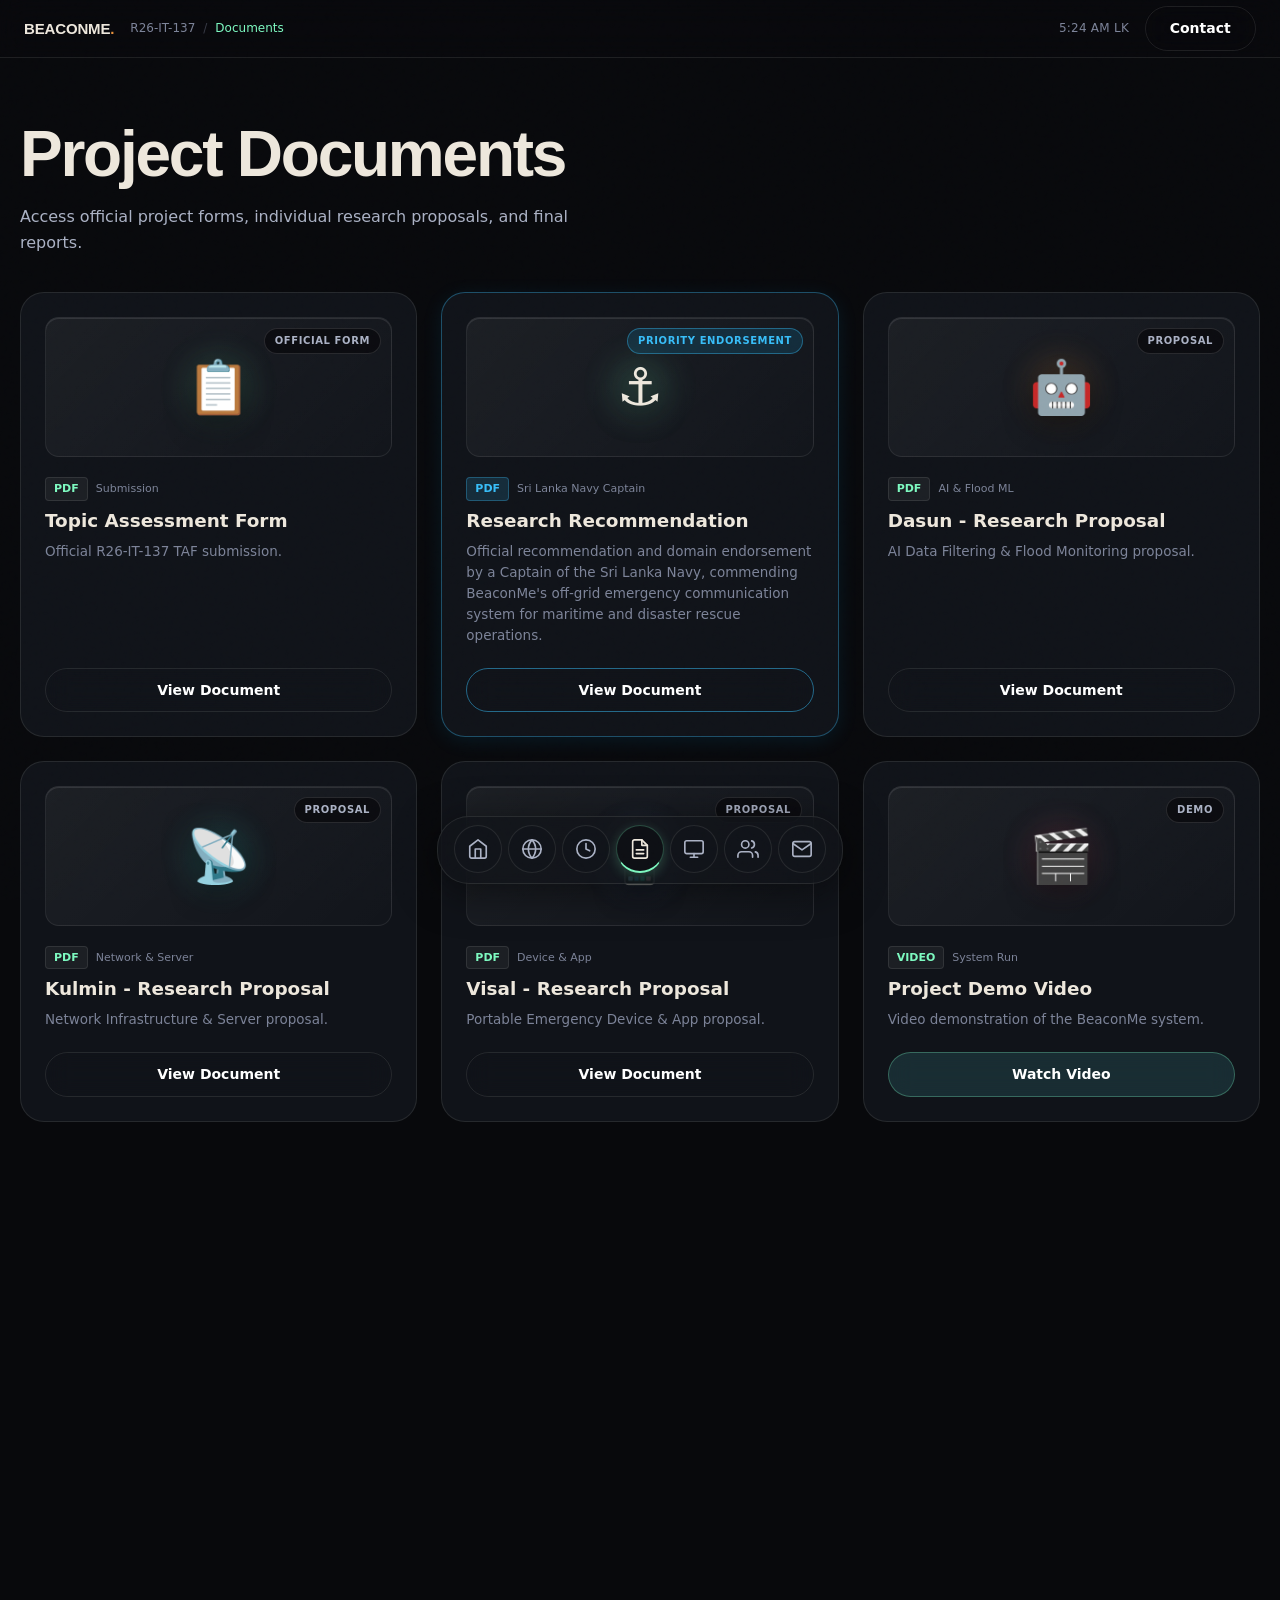
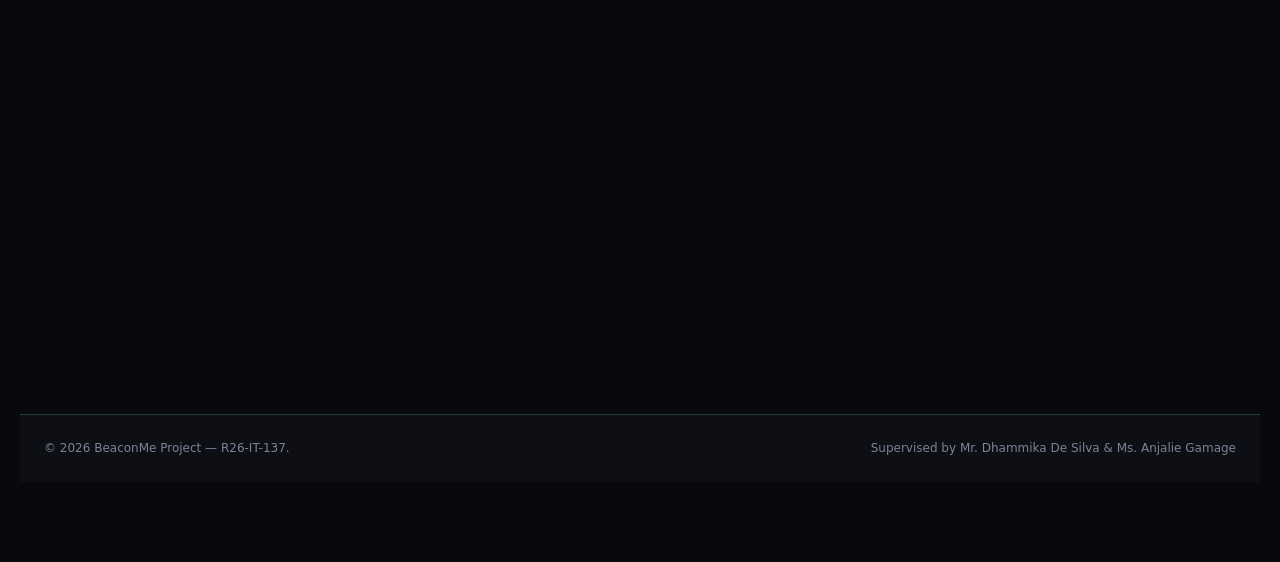
==== commit ce433b04: "Add files via upload" ====
--- a/documents.html
+++ b/documents.html
@@ -113,19 +113,19 @@
                 <a href="https://mysliit-my.sharepoint.com/:v:/g/personal/it22138972_my_sliit_lk/IQDQqWbIT4ENQoYl6rH7RmaaAeXqczxnil1qsLXK1r7zzwM?nav=eyJyZWZlcnJhbEluZm8iOnsicmVmZXJyYWxBcHAiOiJPbmVEcml2ZUZvckJ1c2luZXNzIiwicmVmZXJyYWxBcHBQbGF0Zm9ybSI6IldlYiIsInJlZmVycmFsTW9kZSI6InZpZXciLCJyZWZlcnJhbFZpZXciOiJNeUZpbGVzTGlua0NvcHkifX0&e=3SEkO0" target="_blank" rel="noopener noreferrer" class="pill-button teal doc-action">Watch Video</a>
             </div>
 
-            <!-- Pending / Supporting Documents -->
+            <!-- GitHub Repository / Codebase -->
             <div class="doc-card" data-rev="600">
-                <div class="doc-thumb thumb-charter">
-                    <span class="doc-badge">Charter</span>
-                    <span class="doc-emoji" role="img" aria-label="Project Charter">📜</span>
-                </div>
-                <div class="doc-meta">
-                    <span class="doc-tag">DOCS</span>
-                    <span>Project Scope</span>
-                </div>
-                <div class="doc-title">Project Charter</div>
-                <div class="doc-desc">Official project charter document.</div>
-                <a href="https://mysliit-my.sharepoint.com/:f:/g/personal/it22138972_my_sliit_lk/IgCGLxPtXYXhSYJI0H8f4gm9ASwLSMlokvQs9WUa5OOZGkw?e=LXGAPG" target="_blank" rel="noopener noreferrer" class="pill-button outline doc-action">View Document</a>
+                <div class="doc-thumb thumb-github">
+                    <span class="doc-badge">Repository</span>
+                    <span class="doc-emoji" role="img" aria-label="GitHub Repository"><svg width="44" height="44" viewBox="0 0 24 24" fill="currentColor"><path d="M12 0C5.37 0 0 5.37 0 12c0 5.31 3.435 9.795 8.205 11.385.6.105.825-.255.825-.57 0-.285-.015-1.23-.015-2.235-3.015.555-3.795-.735-4.035-1.41-.135-.345-.72-1.41-1.23-1.695-.42-.225-1.02-.78-.015-.795.945-.015 1.62.87 1.845 1.23 1.08 1.815 2.805 1.305 3.495.99.105-.78.42-1.305.765-1.605-2.67-.3-5.46-1.335-5.46-5.925 0-1.305.465-2.385 1.23-3.225-.12-.3-.54-1.53.12-3.18 0 0 1.005-.315 3.3 1.23.96-.27 1.98-.405 3-.405s2.04.135 3 .405c2.295-1.56 3.3-1.23 3.3-1.23.66 1.65.24 2.88.12 3.18.765.84 1.23 1.905 1.23 3.225 0 4.605-2.805 5.625-5.475 5.925.435.375.81 1.095.81 2.22 0 1.605-.015 2.895-.015 3.3 0 .315.225.69.825.57A12.02 12.02 0 0 0 24 12c0-6.63-5.37-12-12-12z"/></svg></span>
+                </div>
+                <div class="doc-meta">
+                    <span class="doc-tag">REPO</span>
+                    <span>Source Code</span>
+                </div>
+                <div class="doc-title">GitHub Repository</div>
+                <div class="doc-desc">Official GitHub repository containing project source code, hardware firmware, and implementation details.</div>
+                <a href="https://github.com/SatharasingheKS/R26-IT-137" target="_blank" rel="noopener noreferrer" class="pill-button outline doc-action">View Repository</a>
             </div>
 
             <div class="doc-card" data-rev="650">
